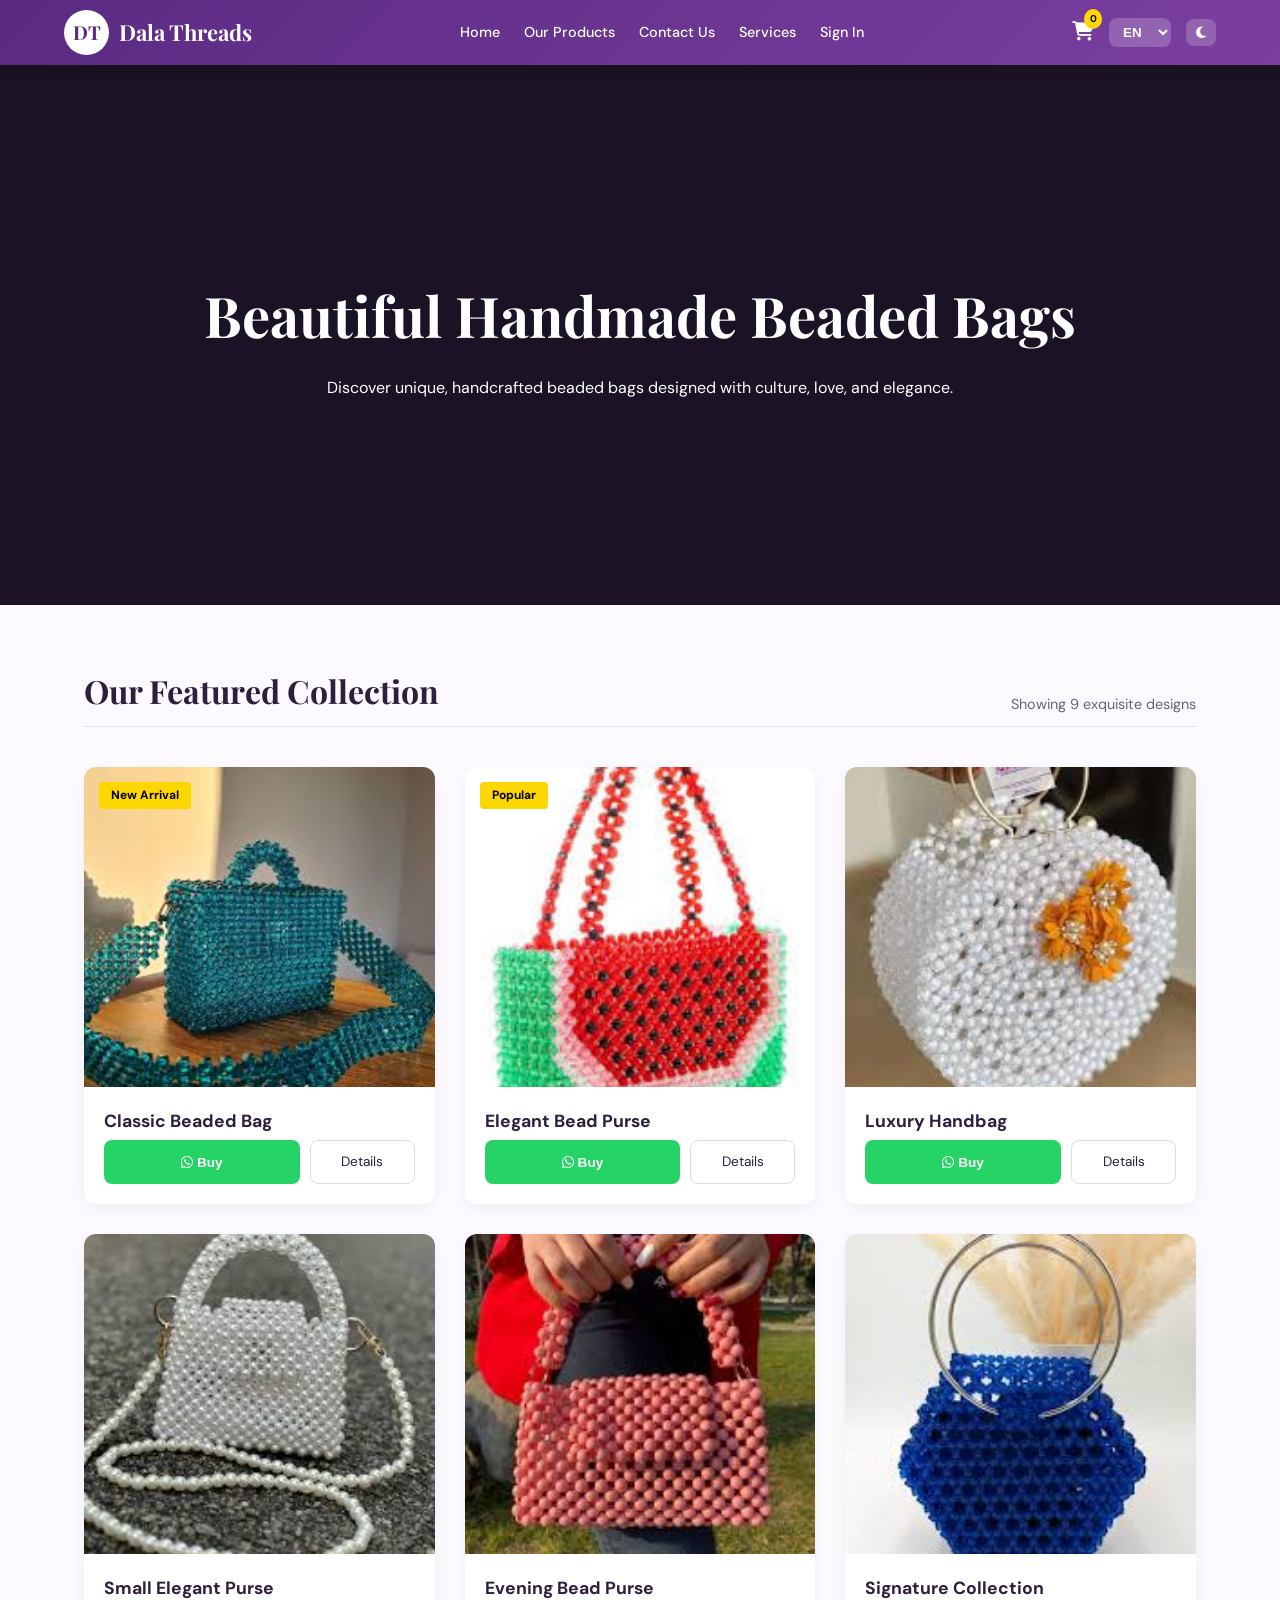
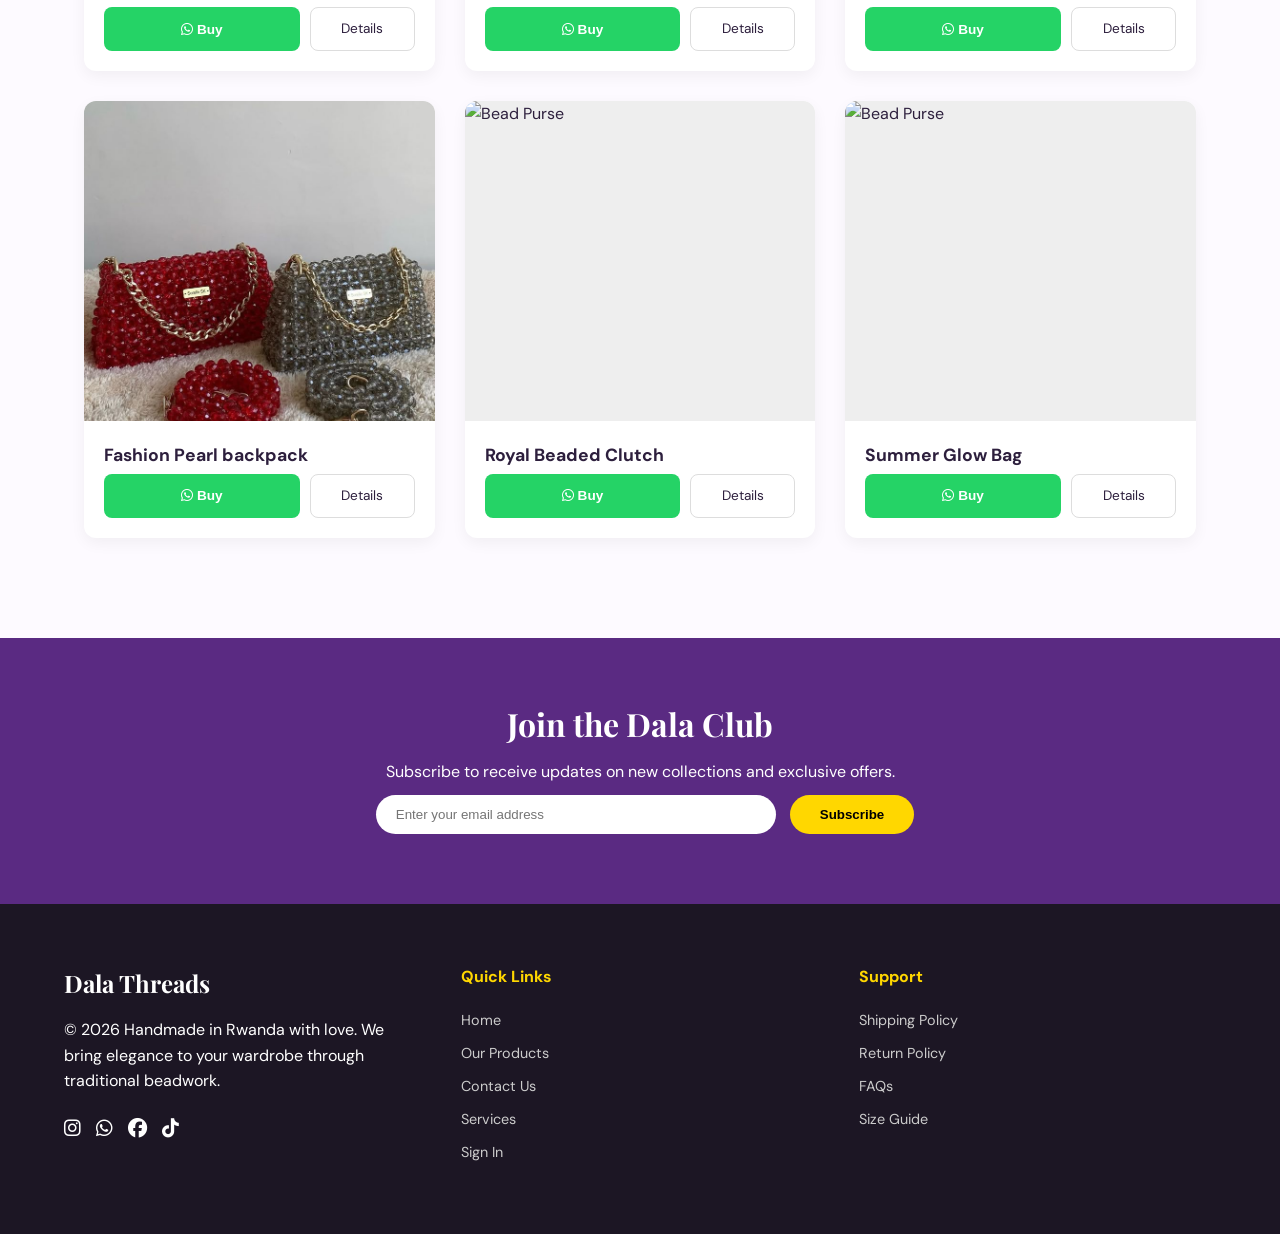
==== website/index.html @ 0850938d "beaded bags web" ====
<!DOCTYPE html>
<html lang="en">
<head>
    <meta charset="UTF-8">
    <title>Dala Threads | Handcrafted Elegance</title>
    <meta name="viewport" content="width=device-width, initial-scale=1.0">
    
    <link rel="preconnect" href="https://fonts.googleapis.com">
    <link href="https://fonts.googleapis.com/css2?family=Playfair+Display:wght@500;700&family=DM+Sans:wght@400;500;700&display=swap" rel="stylesheet">
    <link rel="stylesheet" href="https://cdnjs.cloudflare.com/ajax/libs/font-awesome/6.5.0/css/all.min.css">

    <style>
        :root {
            --primary: #5a2a82;
            --secondary: #7b3fa0;
            --light-bg: #fdfaff;
            --dark-bg: #1c1624;
            --card-bg: #ffffff;
            --text: #2d1f3d;
            --accent: #ffd700; /* Gold for badges */
        }

        * { margin:0; padding:0; box-sizing:border-box; }
        
        body { 
            font-family:'DM Sans', sans-serif; 
            background:var(--light-bg); 
            color:var(--text); 
            line-height:1.6; 
            transition: 0.3s; 
            overflow-x: hidden;
        }
        
        body.dark { --light-bg: var(--dark-bg); --text: #f5f5f5; --card-bg: #2a2235; }
        body.dark .hero-overlay { background: rgba(0, 0, 0, 0.6); }
        /* Fix for select dropdown visibility in dark mode */
        body.dark select option { background: var(--dark-bg); color: #fff; }

        /* Header Updates */
        header {
            background: linear-gradient(135deg, var(--primary), var(--secondary));
            color: #fff; padding: 10px 5%;
            display: flex; justify-content: space-between; align-items: center;
            position: sticky; top: 0; z-index: 1000; box-shadow: 0 4px 10px rgba(0,0,0,0.1);
        }

        .logo-container { display: flex; align-items: center; gap: 10px; text-decoration: none; color: white; }
        .logo-circle { 
            width: 45px; height: 45px; background: white; border-radius: 50%; 
            display: flex; align-items: center; justify-content: center;
            color: var(--primary); font-weight: bold; font-family: 'Playfair Display';
            font-size: 1.2rem;
        }

        header h1 { font-family: 'Playfair Display', serif; font-size: 22px; }
        
        nav { display: flex; align-items: center; }
        nav a { color: #fff; margin: 0 12px; text-decoration: none; font-weight: 500; font-size: 0.9rem; transition: 0.3s; }
        nav a:hover { color: var(--accent); }

        .top-icons { display: flex; gap: 15px; align-items: center; }
        .top-icons select, .top-icons button { 
            padding: 6px 10px; border: none; border-radius: 8px; cursor: pointer; 
            background: rgba(255,255,255,0.2); color: white; font-weight: bold;
        }
        
        /* CART ICON (Updated to Cart instead of Bag) */
        .cart-icon { position: relative; font-size: 1.2rem; cursor: pointer; transition: 0.3s; }
        .cart-icon:hover { color: var(--accent); }
        .cart-count { 
            position: absolute; top: -8px; right: -8px; background: var(--accent); 
            color: #000; font-size: 10px; padding: 2px 5px; border-radius: 50%; font-weight: bold;
            min-width: 18px; text-align: center;
        }

        /* NEW: CART DROPDOWN STYLES */
        #cart-dropdown {
            display: none;
            position: fixed;
            top: 70px;
            right: 5%;
            width: 300px;
            background: var(--card-bg);
            box-shadow: 0 10px 25px rgba(0,0,0,0.2);
            border-radius: 12px;
            padding: 20px;
            z-index: 2000;
            color: var(--text);
            border: 1px solid rgba(0,0,0,0.1);
        }
        #cart-dropdown.active { display: block; }
        .cart-item { display: flex; justify-content: space-between; margin-bottom: 10px; border-bottom: 1px solid #eee; padding-bottom: 5px; font-size: 0.9rem; }
        .cart-total { font-weight: bold; font-size: 1.1rem; margin-top: 15px; text-align: right; border-top: 2px solid var(--primary); padding-top: 10px; }
        .btn-whatsapp-order {
            display: block; background: #25d366; color: white; text-align: center;
            padding: 10px; border-radius: 8px; text-decoration: none;
            margin-top: 15px; font-weight: bold; font-size: 0.9rem;
        }

        /* Hero Section */
        .hero {
            position: relative; height: 60vh;
            display: flex; align-items: center; justify-content: center;
            overflow: hidden; color: white; text-align: center;
            background: #2d1f3d url('hero-fallback.jpg') center/cover;
        }
        .hero-overlay {
            position: absolute; top: 0; left: 0;
            width: 100%; height: 100%; background: rgba(0, 0, 0, 0.4); z-index: 1;
        }
        .hero-content { position: relative; z-index: 2; padding: 0 20px; }
        .hero-content h2 { font-family: 'Playfair Display', serif; font-size: clamp(32px, 5vw, 56px); margin-bottom: 15px; }

        /* Product Grid & E-commerce Cards */
        .products { padding: 60px 5%; max-width: 1240px; margin: auto; }
        .section-header { display: flex; justify-content: space-between; align-items: flex-end; margin-bottom: 40px; border-bottom: 1px solid rgba(0,0,0,0.1); padding-bottom: 10px;}
        .section-header h3 { font-family: 'Playfair Display', serif; font-size: 32px; }

        .grid { display: grid; grid-template-columns: repeat(auto-fit, minmax(280px, 1fr)); gap: 30px; }
        
        .card { 
            background: var(--card-bg); border-radius: 12px; overflow: hidden; 
            box-shadow: 0 5px 15px rgba(0,0,0,0.05); transition: 0.4s ease;
            position: relative; display: flex; flex-direction: column;
        }
        .card:hover { transform: translateY(-5px); box-shadow: 0 12px 25px rgba(0,0,0,0.1); }
        
        .badge { 
            position: absolute; top: 15px; left: 15px; background: var(--accent); 
            color: #000; padding: 4px 12px; border-radius: 4px; font-size: 0.75rem; font-weight: bold; z-index: 2;
        }

        .img-container { position: relative; overflow: hidden; height: 320px; background: #eee; }
        .card img { width: 100%; height: 100%; object-fit: cover; transition: 0.5s; }
        .card:hover img { scale: 1.05; }
        
        .card-content { padding: 20px; text-align: left; flex-grow: 1; }
        .card-content h4 { margin-bottom: 5px; font-size: 1.1rem; }
        .price { color: var(--primary); font-weight: 700; font-size: 1.2rem; display: block; margin-bottom: 15px; }

        .button-group { display: flex; gap: 10px; margin-top: auto; }
        .btn-buy {
            background: #25d366; color: white; padding: 10px 15px; flex: 2;
            text-decoration: none; border-radius: 8px; font-size: 0.85rem;
            display: inline-block; text-align: center; font-weight: bold; transition: 0.3s;
            cursor: pointer; border: none;
        }
        .btn-buy:hover { background: #1eb956; }
        .btn-details {
            border: 1px solid #ddd; color: var(--text); padding: 10px; flex: 1;
            text-decoration: none; border-radius: 8px; font-size: 0.85rem; text-align: center; transition: 0.3s;
        }
        .btn-details:hover { background: #eee; }

        /* Newsletter Section */
        .newsletter { background: var(--primary); color: white; padding: 60px 5%; text-align: center; margin-top: 40px; }
        .newsletter h3 { font-family: 'Playfair Display', serif; font-size: 2rem; margin-bottom: 10px; }
        .newsletter input { padding: 12px 20px; border-radius: 50px; border: none; width: 100%; max-width: 400px; margin: 10px; color: #333; }
        .newsletter button { padding: 12px 30px; border-radius: 50px; border: none; background: var(--accent); color: #000; font-weight: bold; cursor: pointer; }

        /* Footer Updates */
        footer { background: #1c1624; color: #fff; padding: 60px 5%; text-align: left; }
        .footer-grid { display: grid; grid-template-columns: repeat(auto-fit, minmax(200px, 1fr)); gap: 40px; }
        .footer-logo h2 { font-family: 'Playfair Display', serif; margin-bottom: 15px; }
        .footer-links h4 { margin-bottom: 20px; color: var(--accent); }
        footer a { color: #ccc; text-decoration: none; display: block; margin-bottom: 10px; transition: 0.3s; font-size: 0.9rem;}
        footer a:hover { color: white; padding-left: 5px; }
        .social-icons { display: flex; gap: 15px; margin-top: 20px; }
        .social-icons a { font-size: 1.2rem; color: #fff; margin: 0; }

        @media(max-width: 768px) {
            header { flex-direction: column; gap: 15px; text-align: center; }
            .hero { height: 50vh; }
            .section-header { flex-direction: column; align-items: center; gap: 10px; }
        }
    </style>
</head>
<body>

<header>
    <a href="index.html" class="logo-container">
        <div class="logo-circle">DT</div>
        <h1>Dala Threads</h1>
    </a>
    <nav>
        <a href="index.html" id="navHome">Home</a>
        <a href="product.html" id="navOurProducts">Our Products</a>
        <a href="contact.html" id="navContact">Contact Us</a>
        <a href="ourservices.html" id="navServices">Services</a>
        <a href="login.html" id="navLogin">Sign In</a>
    </nav>
    <div class="top-icons">
        <div class="cart-icon" onclick="toggleCart()">
            <i class="fa-solid fa-cart-shopping"></i>
            <span class="cart-count">0</span>
        </div>
        <select id="language">
            <option value="en">EN</option>
            <option value="rw">RW</option>
        </select>
        <button onclick="toggleTheme()" aria-label="Toggle Dark Mode"><i class="fa-solid fa-moon"></i></button>
    </div>
</header>

<div id="cart-dropdown">
    <h4 style="margin-bottom:10px; border-bottom:1px solid #eee; padding-bottom:5px;">Your Cart</h4>
    <div id="cart-items-list">
        <p style="font-size:0.8rem; color:#888;">Cart is empty</p>
    </div>
    <div class="cart-total">Total: <span id="cart-total-value">0</span> RWF</div>
    <a href="#" id="whatsapp-order-btn" class="btn-whatsapp-order">Order via WhatsApp</a>
</div>

<section class="hero">
    <div class="hero-overlay"></div>
    <div class="hero-content">
        <h2 id="heroTitle">Beautiful Handmade Beaded Bags</h2>
        <p id="heroText">Discover unique, handcrafted beaded bags designed with culture, love, and elegance.</p>
    </div>
</section>

<section class="products">
    <div class="section-header">
        <h3 id="collTitle">Our Featured Collection</h3>
        <p style="font-size: 0.9rem; opacity: 0.7;">Showing 9 exquisite designs</p>
    </div>
    
    <div class="grid">
        <div class="card">
            <div class="badge">New Arrival</div>
            <div class="img-container"><img src="bag1.jpg" alt="Classic Beaded Bag"></div>
            <div class="card-content">
                <h4>Classic Beaded Bag</h4>
                <div class="button-group">
                    <button onclick="addToCart('Classic Beaded Bag', 25000)" class="btn-buy">
                        <i class="fa-brands fa-whatsapp"></i> Buy
                    </button>
                    <a href="#" class="btn-details">Details</a>
                </div>
            </div>
        </div>
        
        <div class="card">
            <div class="badge">Popular</div>
            <div class="img-container"><img src="bag2.jpg" alt="Elegant Bead Purse"></div>
            <div class="card-content">
                <h4>Elegant Bead Purse</h4>
                <div class="button-group">
                    <button onclick="addToCart('Elegant Bead Purse', 30000)" class="btn-buy">
                        <i class="fa-brands fa-whatsapp"></i> Buy
                    </button>
                    <a href="#" class="btn-details">Details</a>
                </div>
            </div>
        </div>

        <div class="card">
            <div class="img-container"><img src="bag3.jpg" alt="Luxury Handbag"></div>
            <div class="card-content">
                <h4>Luxury Handbag</h4>
                <div class="button-group">
                    <button onclick="addToCart('Luxury Handbag', 45000)" class="btn-buy">
                        <i class="fa-brands fa-whatsapp"></i> Buy
                    </button>
                    <a href="#" class="btn-details">Details</a>
                </div>
            </div>
        </div>

        <div class="card">
            <div class="img-container"><img src="bag4.jpg" alt="Small Purse"></div>
            <div class="card-content">
                <h4>Small Elegant Purse</h4>
                <div class="button-group">
                    <button onclick="addToCart('Small Elegant Purse', 20000)" class="btn-buy">
                        <i class="fa-brands fa-whatsapp"></i> Buy
                    </button>
                    <a href="#" class="btn-details">Details</a>
                </div>
            </div>
        </div>

        <div class="card">
            <div class="img-container"><img src="bag5.jpg" alt="Bead Purse"></div>
            <div class="card-content">
                <h4>Evening Bead Purse</h4>
                <div class="button-group">
                    <button onclick="addToCart('Evening Bead Purse', 35000)" class="btn-buy">
                        <i class="fa-brands fa-whatsapp"></i> Buy
                    </button>
                    <a href="#" class="btn-details">Details</a>
                </div>
            </div>
        </div>

        <div class="card">
            <div class="img-container"><img src="bag6.jpg" alt="Bead Purse"></div>
            <div class="card-content">
                <h4>Signature Collection</h4>
                <div class="button-group">
                    <button onclick="addToCart('Signature Collection', 50000)" class="btn-buy">
                        <i class="fa-brands fa-whatsapp"></i> Buy
                    </button>
                    <a href="#" class="btn-details">Details</a>
                </div>
            </div>
        </div>

        <div class="card">
            <div class="img-container"><img src="bagss.jpg" alt="Bead Purse"></div>
            <div class="card-content">
                <h4>Fashion Pearl backpack</h4>
                <div class="button-group">
                    <button onclick="addToCart('Fashion Pearl backpack', 55000)" class="btn-buy">
                        <i class="fa-brands fa-whatsapp"></i> Buy
                    </button>
                    <a href="#" class="btn-details">Details</a>
                </div>
            </div>
        </div>

        <div class="card">
            <div class="img-container"><img src="bagss15 (5).jpg" alt="Bead Purse"></div>
            <div class="card-content">
                <h4>Royal Beaded Clutch</h4>
                <div class="button-group">
                    <button onclick="addToCart('Royal Beaded Clutch', 40000)" class="btn-buy">
                        <i class="fa-brands fa-whatsapp"></i> Buy
                    </button>
                    <a href="#" class="btn-details">Details</a>
                </div>
            </div>
        </div>

        <div class="card">
            <div class="img-container"><img src="bagss1.jpg" alt="Bead Purse"></div>
            <div class="card-content">
                <h4>Summer Glow Bag</h4>
                <div class="button-group">
                    <button onclick="addToCart('Summer Glow Bag', 22000)" class="btn-buy">
                        <i class="fa-brands fa-whatsapp"></i> Buy
                    </button>
                    <a href="#" class="btn-details">Details</a>
                </div>
            </div>
        </div>
    </div>
</section>

<section class="newsletter">
    <h3>Join the Dala Club</h3>
    <p>Subscribe to receive updates on new collections and exclusive offers.</p>
    <form onsubmit="event.preventDefault(); alert('Thank you for subscribing!');">
        <input type="email" placeholder="Enter your email address" required>
        <button type="submit">Subscribe</button>
    </form>
</section>

<footer>
    <div class="footer-grid">
        <div class="footer-logo">
            <h2>Dala Threads</h2>
            <p>© 2026 Handmade in Rwanda with love. We bring elegance to your wardrobe through traditional beadwork.</p>
            <div class="social-icons">
                <a href="#"><i class="fa-brands fa-instagram"></i></a>
                <a href="https://wa.me/250795013119"><i class="fa-brands fa-whatsapp"></i></a>
                <a href="#"><i class="fa-brands fa-facebook"></i></a>
                <a href="#"><i class="fa-brands fa-tiktok"></i></a>
            </div>
        </div>
        <div class="footer-links">
            <h4>Quick Links</h4>
            <a href="index.html">Home</a>
            <a href="product.html">Our Products</a>
            <a href="contact.html">Contact Us</a>
            <a href="ourservices.html">Services</a>
            <a href="login.html">Sign In</a>
        </div>
        <div class="footer-links">
            <h4>Support</h4>
            <a href="#">Shipping Policy</a>
            <a href="#">Return Policy</a>
            <a href="#">FAQs</a>
            <a href="#">Size Guide</a>
        </div>
    </div>
</footer>

<script>
    // --- BASIC THEME & LANGUAGE ---
    function toggleTheme(){
        document.body.classList.toggle("dark");
        localStorage.setItem("theme", document.body.classList.contains("dark") ? "dark" : "light");
        const icon = document.querySelector(".top-icons button i");
        icon.className = document.body.classList.contains("dark") ? "fa-solid fa-sun" : "fa-solid fa-moon";
    }

    const translations = {
        en: { navHome: "Home", navProd: "Our Products", navCont: "Contact Us", navServ: "Services", navLog: "Sign In", title: "Beautiful Handmade Beaded Bags", text: "Discover unique, handcrafted beaded bags designed with culture, love, and elegance.", coll: "Our Featured Collection" },
        rw: { navHome: "Ahabanza", navProd: "Ibicuruzwa Byacu", navCont: "Twandikire", navServ: "Serivisi", navLog: "Injira", title: "Imifuka y’amasaro ikozwe n’intoki", text: "Menya imifuka y’amasaro yihariye ikozwe mu muco, urukundo n’ubwiza.", coll: "Ibihangano Byacu" }
    };

    const languageSelect = document.getElementById("language");
    languageSelect.addEventListener("change", () => {
        const l = languageSelect.value;
        localStorage.setItem("language", l);
        applyLanguage(l);
    });

    function applyLanguage(l) {
        const t = translations[l];
        document.getElementById("navHome").innerText = t.navHome;
        document.getElementById("navOurProducts").innerText = t.navProd;
        document.getElementById("navContact").innerText = t.navCont;
        document.getElementById("navServices").innerText = t.navServ;
        document.getElementById("navLogin").innerText = t.navLog;
        document.getElementById("heroTitle").innerText = t.title;
        document.getElementById("heroText").innerText = t.text;
        document.getElementById("collTitle").innerText = t.coll;
    }

    // --- CART SYSTEM LOGIC ---
    let cart = JSON.parse(localStorage.getItem('dalaCart')) || [];

    function toggleCart() {
        document.getElementById('cart-dropdown').classList.toggle('active');
    }

    function addToCart(name, price) {
        cart.push({ name, price });
        localStorage.setItem('dalaCart', JSON.stringify(cart));
        updateCartUI();
        // Optional: Open dropdown automatically when item is added
        document.getElementById('cart-dropdown').classList.add('active');
    }

    function updateCartUI() {
        const list = document.getElementById('cart-items-list');
        const count = document.querySelector('.cart-count');
        const totalSpan = document.getElementById('cart-total-value');
        const whatsappBtn = document.getElementById('whatsapp-order-btn');

        count.innerText = cart.length;
        
        if(cart.length === 0) {
            list.innerHTML = '<p style="font-size:0.8rem; color:#888;">Cart is empty</p>';
            totalSpan.innerText = "0";
        } else {
            list.innerHTML = "";
            let total = 0;
            let itemsText = "";

            cart.forEach((item, index) => {
                total += item.price;
                itemsText += `- ${item.name} (${item.price} RWF)\n`;
                list.innerHTML += `
                    <div class="cart-item">
                        <span>${item.name}</span>
                        <span><b>${item.price.toLocaleString()}</b></span>
                    </div>`;
            });

            totalSpan.innerText = total.toLocaleString();
            
            // Generate WhatsApp Link
            const message = encodeURIComponent(`Hello Dala Threads! I'd like to order:\n${itemsText}\nTotal: ${total.toLocaleString()} RWF`);
            whatsappBtn.href = `https://wa.me/250795013119?text=${message}`;
        }
    }

    window.onload = () => {
        updateCartUI();
        if(localStorage.getItem("theme") === "dark") {
            document.body.classList.add("dark");
            const btn = document.querySelector(".top-icons button i");
            if(btn) btn.className = "fa-solid fa-sun";
        }
        const savedLang = localStorage.getItem("language") || "en";
        languageSelect.value = savedLang;
        applyLanguage(savedLang);
    };
</script>
</body>
</html>
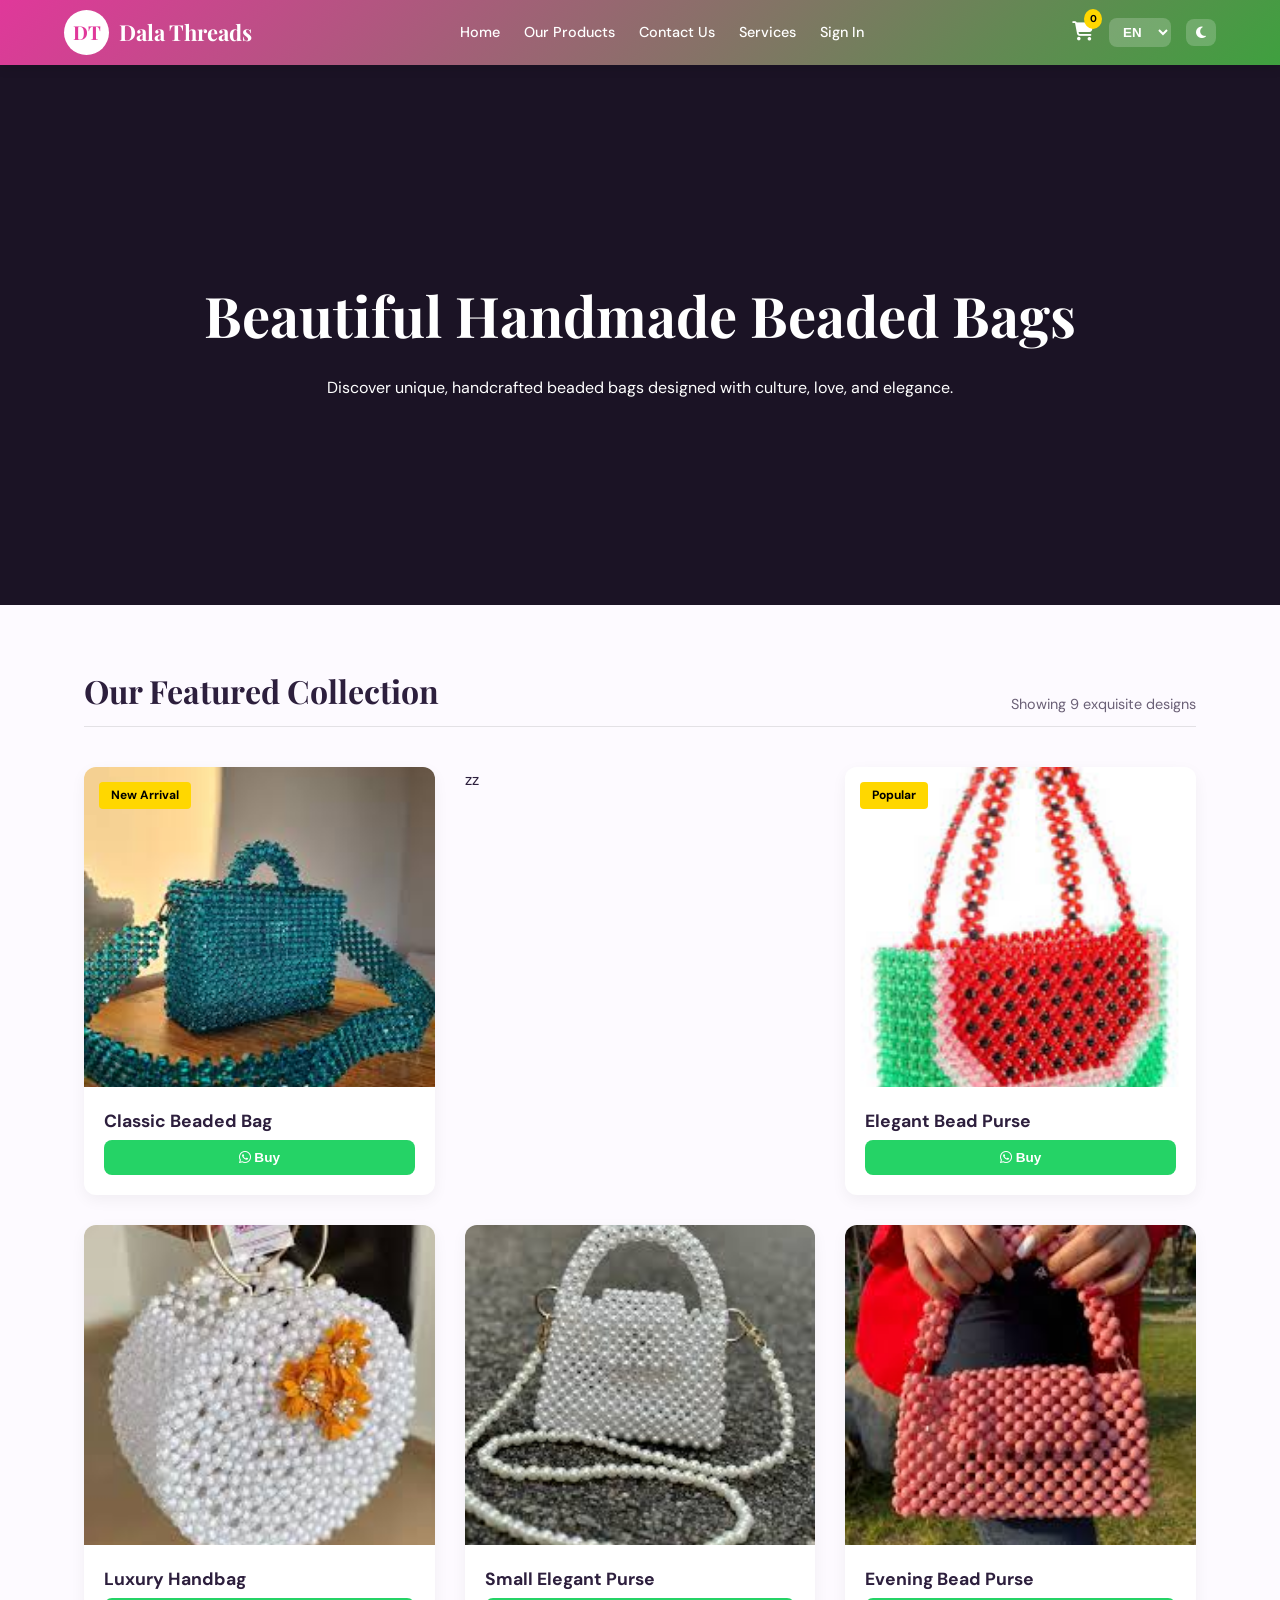
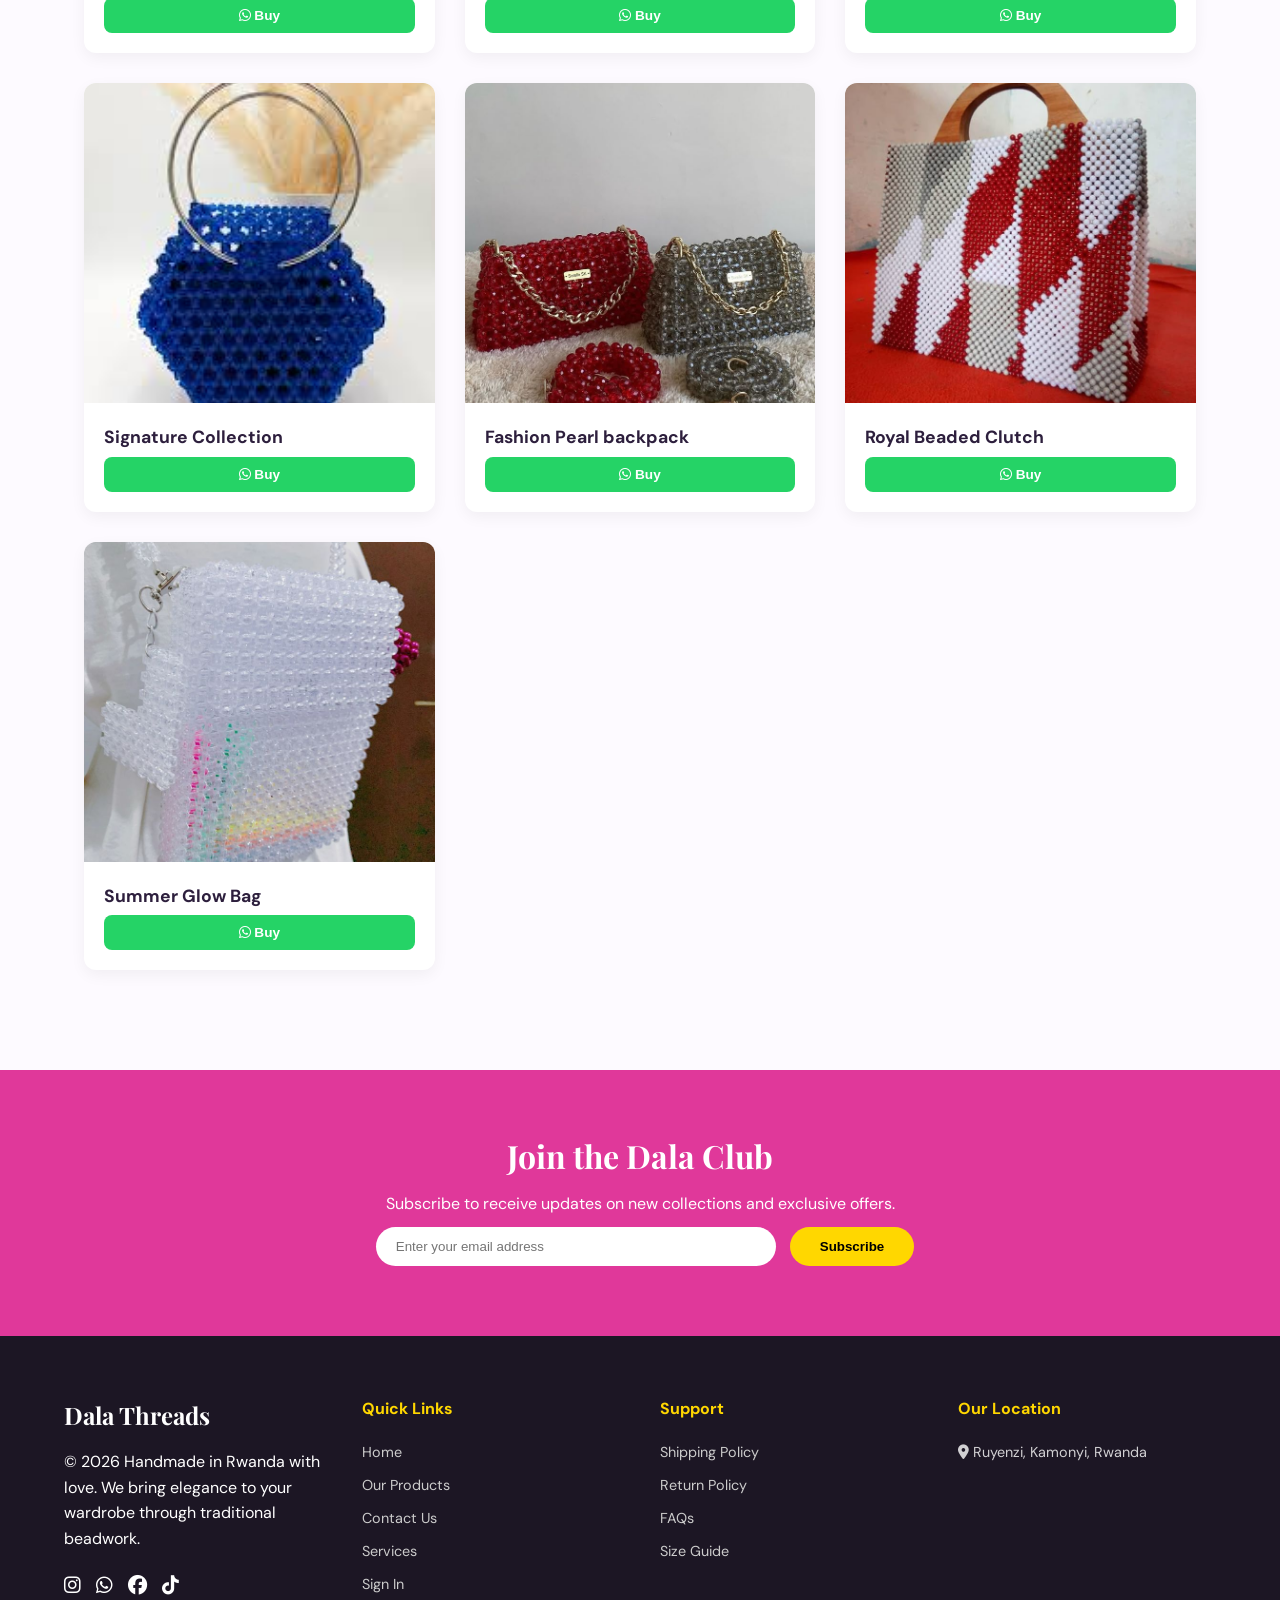
==== commit cb4abfe6: "product change" ====
--- a/website/index.html
+++ b/website/index.html
@@ -8,176 +8,12 @@
     <link rel="preconnect" href="https://fonts.googleapis.com">
     <link href="https://fonts.googleapis.com/css2?family=Playfair+Display:wght@500;700&family=DM+Sans:wght@400;500;700&display=swap" rel="stylesheet">
     <link rel="stylesheet" href="https://cdnjs.cloudflare.com/ajax/libs/font-awesome/6.5.0/css/all.min.css">
-
-    <style>
-        :root {
-            --primary: #5a2a82;
-            --secondary: #7b3fa0;
-            --light-bg: #fdfaff;
-            --dark-bg: #1c1624;
-            --card-bg: #ffffff;
-            --text: #2d1f3d;
-            --accent: #ffd700; /* Gold for badges */
-        }
-
-        * { margin:0; padding:0; box-sizing:border-box; }
-        
-        body { 
-            font-family:'DM Sans', sans-serif; 
-            background:var(--light-bg); 
-            color:var(--text); 
-            line-height:1.6; 
-            transition: 0.3s; 
-            overflow-x: hidden;
-        }
-        
-        body.dark { --light-bg: var(--dark-bg); --text: #f5f5f5; --card-bg: #2a2235; }
-        body.dark .hero-overlay { background: rgba(0, 0, 0, 0.6); }
-        /* Fix for select dropdown visibility in dark mode */
-        body.dark select option { background: var(--dark-bg); color: #fff; }
-
-        /* Header Updates */
-        header {
-            background: linear-gradient(135deg, var(--primary), var(--secondary));
-            color: #fff; padding: 10px 5%;
-            display: flex; justify-content: space-between; align-items: center;
-            position: sticky; top: 0; z-index: 1000; box-shadow: 0 4px 10px rgba(0,0,0,0.1);
-        }
-
-        .logo-container { display: flex; align-items: center; gap: 10px; text-decoration: none; color: white; }
-        .logo-circle { 
-            width: 45px; height: 45px; background: white; border-radius: 50%; 
-            display: flex; align-items: center; justify-content: center;
-            color: var(--primary); font-weight: bold; font-family: 'Playfair Display';
-            font-size: 1.2rem;
-        }
-
-        header h1 { font-family: 'Playfair Display', serif; font-size: 22px; }
-        
-        nav { display: flex; align-items: center; }
-        nav a { color: #fff; margin: 0 12px; text-decoration: none; font-weight: 500; font-size: 0.9rem; transition: 0.3s; }
-        nav a:hover { color: var(--accent); }
-
-        .top-icons { display: flex; gap: 15px; align-items: center; }
-        .top-icons select, .top-icons button { 
-            padding: 6px 10px; border: none; border-radius: 8px; cursor: pointer; 
-            background: rgba(255,255,255,0.2); color: white; font-weight: bold;
-        }
-        
-        /* CART ICON (Updated to Cart instead of Bag) */
-        .cart-icon { position: relative; font-size: 1.2rem; cursor: pointer; transition: 0.3s; }
-        .cart-icon:hover { color: var(--accent); }
-        .cart-count { 
-            position: absolute; top: -8px; right: -8px; background: var(--accent); 
-            color: #000; font-size: 10px; padding: 2px 5px; border-radius: 50%; font-weight: bold;
-            min-width: 18px; text-align: center;
-        }
-
-        /* NEW: CART DROPDOWN STYLES */
-        #cart-dropdown {
-            display: none;
-            position: fixed;
-            top: 70px;
-            right: 5%;
-            width: 300px;
-            background: var(--card-bg);
-            box-shadow: 0 10px 25px rgba(0,0,0,0.2);
-            border-radius: 12px;
-            padding: 20px;
-            z-index: 2000;
-            color: var(--text);
-            border: 1px solid rgba(0,0,0,0.1);
-        }
-        #cart-dropdown.active { display: block; }
-        .cart-item { display: flex; justify-content: space-between; margin-bottom: 10px; border-bottom: 1px solid #eee; padding-bottom: 5px; font-size: 0.9rem; }
-        .cart-total { font-weight: bold; font-size: 1.1rem; margin-top: 15px; text-align: right; border-top: 2px solid var(--primary); padding-top: 10px; }
-        .btn-whatsapp-order {
-            display: block; background: #25d366; color: white; text-align: center;
-            padding: 10px; border-radius: 8px; text-decoration: none;
-            margin-top: 15px; font-weight: bold; font-size: 0.9rem;
-        }
-
-        /* Hero Section */
-        .hero {
-            position: relative; height: 60vh;
-            display: flex; align-items: center; justify-content: center;
-            overflow: hidden; color: white; text-align: center;
-            background: #2d1f3d url('hero-fallback.jpg') center/cover;
-        }
-        .hero-overlay {
-            position: absolute; top: 0; left: 0;
-            width: 100%; height: 100%; background: rgba(0, 0, 0, 0.4); z-index: 1;
-        }
-        .hero-content { position: relative; z-index: 2; padding: 0 20px; }
-        .hero-content h2 { font-family: 'Playfair Display', serif; font-size: clamp(32px, 5vw, 56px); margin-bottom: 15px; }
-
-        /* Product Grid & E-commerce Cards */
-        .products { padding: 60px 5%; max-width: 1240px; margin: auto; }
-        .section-header { display: flex; justify-content: space-between; align-items: flex-end; margin-bottom: 40px; border-bottom: 1px solid rgba(0,0,0,0.1); padding-bottom: 10px;}
-        .section-header h3 { font-family: 'Playfair Display', serif; font-size: 32px; }
-
-        .grid { display: grid; grid-template-columns: repeat(auto-fit, minmax(280px, 1fr)); gap: 30px; }
-        
-        .card { 
-            background: var(--card-bg); border-radius: 12px; overflow: hidden; 
-            box-shadow: 0 5px 15px rgba(0,0,0,0.05); transition: 0.4s ease;
-            position: relative; display: flex; flex-direction: column;
-        }
-        .card:hover { transform: translateY(-5px); box-shadow: 0 12px 25px rgba(0,0,0,0.1); }
-        
-        .badge { 
-            position: absolute; top: 15px; left: 15px; background: var(--accent); 
-            color: #000; padding: 4px 12px; border-radius: 4px; font-size: 0.75rem; font-weight: bold; z-index: 2;
-        }
-
-        .img-container { position: relative; overflow: hidden; height: 320px; background: #eee; }
-        .card img { width: 100%; height: 100%; object-fit: cover; transition: 0.5s; }
-        .card:hover img { scale: 1.05; }
-        
-        .card-content { padding: 20px; text-align: left; flex-grow: 1; }
-        .card-content h4 { margin-bottom: 5px; font-size: 1.1rem; }
-        .price { color: var(--primary); font-weight: 700; font-size: 1.2rem; display: block; margin-bottom: 15px; }
-
-        .button-group { display: flex; gap: 10px; margin-top: auto; }
-        .btn-buy {
-            background: #25d366; color: white; padding: 10px 15px; flex: 2;
-            text-decoration: none; border-radius: 8px; font-size: 0.85rem;
-            display: inline-block; text-align: center; font-weight: bold; transition: 0.3s;
-            cursor: pointer; border: none;
-        }
-        .btn-buy:hover { background: #1eb956; }
-        .btn-details {
-            border: 1px solid #ddd; color: var(--text); padding: 10px; flex: 1;
-            text-decoration: none; border-radius: 8px; font-size: 0.85rem; text-align: center; transition: 0.3s;
-        }
-        .btn-details:hover { background: #eee; }
-
-        /* Newsletter Section */
-        .newsletter { background: var(--primary); color: white; padding: 60px 5%; text-align: center; margin-top: 40px; }
-        .newsletter h3 { font-family: 'Playfair Display', serif; font-size: 2rem; margin-bottom: 10px; }
-        .newsletter input { padding: 12px 20px; border-radius: 50px; border: none; width: 100%; max-width: 400px; margin: 10px; color: #333; }
-        .newsletter button { padding: 12px 30px; border-radius: 50px; border: none; background: var(--accent); color: #000; font-weight: bold; cursor: pointer; }
-
-        /* Footer Updates */
-        footer { background: #1c1624; color: #fff; padding: 60px 5%; text-align: left; }
-        .footer-grid { display: grid; grid-template-columns: repeat(auto-fit, minmax(200px, 1fr)); gap: 40px; }
-        .footer-logo h2 { font-family: 'Playfair Display', serif; margin-bottom: 15px; }
-        .footer-links h4 { margin-bottom: 20px; color: var(--accent); }
-        footer a { color: #ccc; text-decoration: none; display: block; margin-bottom: 10px; transition: 0.3s; font-size: 0.9rem;}
-        footer a:hover { color: white; padding-left: 5px; }
-        .social-icons { display: flex; gap: 15px; margin-top: 20px; }
-        .social-icons a { font-size: 1.2rem; color: #fff; margin: 0; }
-
-        @media(max-width: 768px) {
-            header { flex-direction: column; gap: 15px; text-align: center; }
-            .hero { height: 50vh; }
-            .section-header { flex-direction: column; align-items: center; gap: 10px; }
-        }
-    </style>
+    <link rel="stylesheet" href="style.css">
 </head>
 <body>
 
 <header>
+    
     <a href="index.html" class="logo-container">
         <div class="logo-circle">DT</div>
         <h1>Dala Threads</h1>
@@ -193,6 +29,7 @@
         <div class="cart-icon" onclick="toggleCart()">
             <i class="fa-solid fa-cart-shopping"></i>
             <span class="cart-count">0</span>
+            
         </div>
         <select id="language">
             <option value="en">EN</option>
@@ -214,7 +51,7 @@
 <section class="hero">
     <div class="hero-overlay"></div>
     <div class="hero-content">
-        <h2 id="heroTitle">Beautiful Handmade Beaded Bags</h2>
+        <h2 id="heroTitle">Beautiful Handmade Beaded Bag</h2>
         <p id="heroText">Discover unique, handcrafted beaded bags designed with culture, love, and elegance.</p>
     </div>
 </section>
@@ -235,10 +72,10 @@
                     <button onclick="addToCart('Classic Beaded Bag', 25000)" class="btn-buy">
                         <i class="fa-brands fa-whatsapp"></i> Buy
                     </button>
-                    <a href="#" class="btn-details">Details</a>
-                </div>
-            </div>
-        </div>
+                    
+                </div>
+            </div>
+        </div>zz
         
         <div class="card">
             <div class="badge">Popular</div>
@@ -249,7 +86,7 @@
                     <button onclick="addToCart('Elegant Bead Purse', 30000)" class="btn-buy">
                         <i class="fa-brands fa-whatsapp"></i> Buy
                     </button>
-                    <a href="#" class="btn-details">Details</a>
+                    
                 </div>
             </div>
         </div>
@@ -262,7 +99,7 @@
                     <button onclick="addToCart('Luxury Handbag', 45000)" class="btn-buy">
                         <i class="fa-brands fa-whatsapp"></i> Buy
                     </button>
-                    <a href="#" class="btn-details">Details</a>
+                    
                 </div>
             </div>
         </div>
@@ -275,7 +112,7 @@
                     <button onclick="addToCart('Small Elegant Purse', 20000)" class="btn-buy">
                         <i class="fa-brands fa-whatsapp"></i> Buy
                     </button>
-                    <a href="#" class="btn-details">Details</a>
+                 
                 </div>
             </div>
         </div>
@@ -288,7 +125,7 @@
                     <button onclick="addToCart('Evening Bead Purse', 35000)" class="btn-buy">
                         <i class="fa-brands fa-whatsapp"></i> Buy
                     </button>
-                    <a href="#" class="btn-details">Details</a>
+                    
                 </div>
             </div>
         </div>
@@ -301,7 +138,7 @@
                     <button onclick="addToCart('Signature Collection', 50000)" class="btn-buy">
                         <i class="fa-brands fa-whatsapp"></i> Buy
                     </button>
-                    <a href="#" class="btn-details">Details</a>
+                    
                 </div>
             </div>
         </div>
@@ -314,33 +151,33 @@
                     <button onclick="addToCart('Fashion Pearl backpack', 55000)" class="btn-buy">
                         <i class="fa-brands fa-whatsapp"></i> Buy
                     </button>
-                    <a href="#" class="btn-details">Details</a>
-                </div>
-            </div>
-        </div>
-
-        <div class="card">
-            <div class="img-container"><img src="bagss15 (5).jpg" alt="Bead Purse"></div>
+                    
+                </div>
+            </div>
+        </div>
+
+        <div class="card">
+            <div class="img-container"><img src="bag19.jpg" alt="Bead Purse"></div>
             <div class="card-content">
                 <h4>Royal Beaded Clutch</h4>
                 <div class="button-group">
                     <button onclick="addToCart('Royal Beaded Clutch', 40000)" class="btn-buy">
                         <i class="fa-brands fa-whatsapp"></i> Buy
                     </button>
-                    <a href="#" class="btn-details">Details</a>
-                </div>
-            </div>
-        </div>
-
-        <div class="card">
-            <div class="img-container"><img src="bagss1.jpg" alt="Bead Purse"></div>
+                    
+                </div>
+            </div>
+        </div>
+
+        <div class="card">
+            <div class="img-container"><img src="bag17.jpg" alt="Bead Purse"></div>
             <div class="card-content">
                 <h4>Summer Glow Bag</h4>
                 <div class="button-group">
                     <button onclick="addToCart('Summer Glow Bag', 22000)" class="btn-buy">
                         <i class="fa-brands fa-whatsapp"></i> Buy
                     </button>
-                    <a href="#" class="btn-details">Details</a>
+                    
                 </div>
             </div>
         </div>
@@ -383,102 +220,24 @@
             <a href="#">FAQs</a>
             <a href="#">Size Guide</a>
         </div>
+        <div class="footer-links">
+            <h4>Our Location</h4>
+            <p style="font-size: 0.9rem; opacity: 0.8; margin-bottom: 10px;">
+                <i class="fa-solid fa-location-dot"></i> Ruyenzi, Kamonyi, Rwanda
+            </p>
+            <iframe 
+                src="https://www.google.com/maps/embed?pb=!1m18!1m12!1m3!1d15949.613386348604!2d29.938885699999997!3d-1.9936856!2m3!1f0!2f0!3f0!3m2!1i1024!2i768!4f13.1!3m3!1m2!1s0x19dca4377b5a1b31%3A0x8979857321590483!2sRuyenzi!5e0!3m2!1sen!2srw!4v1700000000000!5m2!1sen!2srw" 
+                width="100%" 
+                height="150" 
+                style="border:0; border-radius: 8px;" 
+                allowfullscreen="" 
+                loading="lazy" 
+                referrerpolicy="no-referrer-when-downgrade">
+            </iframe>
+        </div>
     </div>
 </footer>
 
-<script>
-    // --- BASIC THEME & LANGUAGE ---
-    function toggleTheme(){
-        document.body.classList.toggle("dark");
-        localStorage.setItem("theme", document.body.classList.contains("dark") ? "dark" : "light");
-        const icon = document.querySelector(".top-icons button i");
-        icon.className = document.body.classList.contains("dark") ? "fa-solid fa-sun" : "fa-solid fa-moon";
-    }
-
-    const translations = {
-        en: { navHome: "Home", navProd: "Our Products", navCont: "Contact Us", navServ: "Services", navLog: "Sign In", title: "Beautiful Handmade Beaded Bags", text: "Discover unique, handcrafted beaded bags designed with culture, love, and elegance.", coll: "Our Featured Collection" },
-        rw: { navHome: "Ahabanza", navProd: "Ibicuruzwa Byacu", navCont: "Twandikire", navServ: "Serivisi", navLog: "Injira", title: "Imifuka y’amasaro ikozwe n’intoki", text: "Menya imifuka y’amasaro yihariye ikozwe mu muco, urukundo n’ubwiza.", coll: "Ibihangano Byacu" }
-    };
-
-    const languageSelect = document.getElementById("language");
-    languageSelect.addEventListener("change", () => {
-        const l = languageSelect.value;
-        localStorage.setItem("language", l);
-        applyLanguage(l);
-    });
-
-    function applyLanguage(l) {
-        const t = translations[l];
-        document.getElementById("navHome").innerText = t.navHome;
-        document.getElementById("navOurProducts").innerText = t.navProd;
-        document.getElementById("navContact").innerText = t.navCont;
-        document.getElementById("navServices").innerText = t.navServ;
-        document.getElementById("navLogin").innerText = t.navLog;
-        document.getElementById("heroTitle").innerText = t.title;
-        document.getElementById("heroText").innerText = t.text;
-        document.getElementById("collTitle").innerText = t.coll;
-    }
-
-    // --- CART SYSTEM LOGIC ---
-    let cart = JSON.parse(localStorage.getItem('dalaCart')) || [];
-
-    function toggleCart() {
-        document.getElementById('cart-dropdown').classList.toggle('active');
-    }
-
-    function addToCart(name, price) {
-        cart.push({ name, price });
-        localStorage.setItem('dalaCart', JSON.stringify(cart));
-        updateCartUI();
-        // Optional: Open dropdown automatically when item is added
-        document.getElementById('cart-dropdown').classList.add('active');
-    }
-
-    function updateCartUI() {
-        const list = document.getElementById('cart-items-list');
-        const count = document.querySelector('.cart-count');
-        const totalSpan = document.getElementById('cart-total-value');
-        const whatsappBtn = document.getElementById('whatsapp-order-btn');
-
-        count.innerText = cart.length;
-        
-        if(cart.length === 0) {
-            list.innerHTML = '<p style="font-size:0.8rem; color:#888;">Cart is empty</p>';
-            totalSpan.innerText = "0";
-        } else {
-            list.innerHTML = "";
-            let total = 0;
-            let itemsText = "";
-
-            cart.forEach((item, index) => {
-                total += item.price;
-                itemsText += `- ${item.name} (${item.price} RWF)\n`;
-                list.innerHTML += `
-                    <div class="cart-item">
-                        <span>${item.name}</span>
-                        <span><b>${item.price.toLocaleString()}</b></span>
-                    </div>`;
-            });
-
-            totalSpan.innerText = total.toLocaleString();
-            
-            // Generate WhatsApp Link
-            const message = encodeURIComponent(`Hello Dala Threads! I'd like to order:\n${itemsText}\nTotal: ${total.toLocaleString()} RWF`);
-            whatsappBtn.href = `https://wa.me/250795013119?text=${message}`;
-        }
-    }
-
-    window.onload = () => {
-        updateCartUI();
-        if(localStorage.getItem("theme") === "dark") {
-            document.body.classList.add("dark");
-            const btn = document.querySelector(".top-icons button i");
-            if(btn) btn.className = "fa-solid fa-sun";
-        }
-        const savedLang = localStorage.getItem("language") || "en";
-        languageSelect.value = savedLang;
-        applyLanguage(savedLang);
-    };
-</script>
+<script src="script.js"></script>
 </body>
 </html>
--- a/website/style.css
+++ b/website/style.css
@@ -0,0 +1,244 @@
+:root {
+    --primary: #e0389aff;
+    --secondary: #3fa03f;
+    --light-bg: #fdfaff;
+    --dark-bg: #1c1624;
+    --card-bg: #ffffff;
+    --text: #2d1f3d;
+    --accent: #ffd700;
+}
+
+* { margin:0; padding:0; box-sizing:border-box; }
+
+body { 
+    font-family:'DM Sans', sans-serif; 
+    background:var(--light-bg); 
+    color:var(--text); 
+    line-height:1.6; 
+    transition: 0.3s; 
+    overflow-x: hidden;
+}
+
+body.dark { --light-bg: var(--dark-bg); --text: #f5f5f5; --card-bg: #2a2235; }
+body.dark .hero-overlay { background: rgba(0, 0, 0, 0.6); }
+body.dark select option { background: var(--dark-bg); color: #fff; }
+
+header {
+    background: linear-gradient(135deg, var(--primary), var(--secondary));
+    color: #fff; padding: 10px 5%;
+    display: flex; justify-content: space-between; align-items: center;
+    position: sticky; top: 0; z-index: 1000; box-shadow: 0 4px 10px rgba(0,0,0,0.1);
+}
+
+.logo-container { display: flex; align-items: center; gap: 10px; text-decoration: none; color: white; }
+.logo-circle { 
+    width: 45px; height: 45px; background: white; border-radius: 50%; 
+    display: flex; align-items: center; justify-content: center;
+    color: var(--primary); font-weight: bold; font-family: 'Playfair Display';
+    font-size: 1.2rem;
+}
+
+header h1 { font-family: 'Playfair Display', serif; font-size: 22px; }
+
+nav { display: flex; align-items: center; }
+nav a { color: #fff; margin: 0 12px; text-decoration: none; font-weight: 500; font-size: 0.9rem; transition: 0.3s; }
+nav a:hover { color: var(--accent); }
+
+.top-icons { display: flex; gap: 15px; align-items: center; }
+.top-icons select, .top-icons button { 
+    padding: 6px 10px; border: none; border-radius: 8px; cursor: pointer; 
+    background: rgba(255,255,255,0.2); color: white; font-weight: bold;
+}
+
+.cart-icon { position: relative; font-size: 1.2rem; cursor: pointer; transition: 0.3s; }
+.cart-icon:hover { color: var(--accent); }
+.cart-count { 
+    position: absolute; top: -8px; right: -8px; background: var(--accent); 
+    color: #000; font-size: 10px; padding: 2px 5px; border-radius: 50%; font-weight: bold;
+    min-width: 18px; text-align: center;
+}
+
+#cart-dropdown {
+    display: none;
+    position: fixed;
+    top: 70px;
+    right: 5%;
+    width: 300px;
+    background: var(--card-bg);
+    box-shadow: 0 10px 25px rgba(0,0,0,0.2);
+    border-radius: 12px;
+    padding: 20px;
+    z-index: 2000;
+    color: var(--text);
+    border: 1px solid rgba(0,0,0,0.1);
+}
+#cart-dropdown.active { display: block; }
+.cart-item { display: flex; justify-content: space-between; margin-bottom: 10px; border-bottom: 1px solid #eee; padding-bottom: 5px; font-size: 0.9rem; }
+.cart-total { font-weight: bold; font-size: 1.1rem; margin-top: 15px; text-align: right; border-top: 2px solid var(--primary); padding-top: 10px; }
+.btn-whatsapp-order {
+    display: block; background: #25d366; color: white; text-align: center;
+    padding: 10px; border-radius: 8px; text-decoration: none;
+    margin-top: 15px; font-weight: bold; font-size: 0.9rem;
+}
+
+.hero {
+    position: relative; height: 60vh;
+    display: flex; align-items: center; justify-content: center;
+    overflow: hidden; color: white; text-align: center;
+    background: #2d1f3d url('hero-fallback.jpg') center/cover;
+}
+.hero-overlay {
+    position: absolute; top: 0; left: 0;
+    width: 100%; height: 100%; background: rgba(0, 0, 0, 0.4); z-index: 1;
+}
+.hero-content { position: relative; z-index: 2; padding: 0 20px; }
+.hero-content h2 { font-family: 'Playfair Display', serif; font-size: clamp(32px, 5vw, 56px); margin-bottom: 15px; }
+
+.products { padding: 60px 5%; max-width: 1240px; margin: auto; }
+.section-header { display: flex; justify-content: space-between; align-items: flex-end; margin-bottom: 40px; border-bottom: 1px solid rgba(0,0,0,0.1); padding-bottom: 10px;}
+.section-header h3 { font-family: 'Playfair Display', serif; font-size: 32px; }
+
+.grid { display: grid; grid-template-columns: repeat(auto-fit, minmax(280px, 1fr)); gap: 30px; }
+
+.card { 
+    background: var(--card-bg); border-radius: 12px; overflow: hidden; 
+    box-shadow: 0 5px 15px rgba(0,0,0,0.05); transition: 0.4s ease;
+    position: relative; display: flex; flex-direction: column;
+}
+.card:hover { transform: translateY(-5px); box-shadow: 0 12px 25px rgba(0,0,0,0.1); }
+
+.badge { 
+    position: absolute; top: 15px; left: 15px; background: var(--accent); 
+    color: #000; padding: 4px 12px; border-radius: 4px; font-size: 0.75rem; font-weight: bold; z-index: 2;
+}
+
+.img-container { position: relative; overflow: hidden; height: 320px; background: #eee; }
+.card img { width: 100%; height: 100%; object-fit: cover; transition: 0.5s; }
+.card:hover img { scale: 1.05; }
+
+.card-content { padding: 20px; text-align: left; flex-grow: 1; }
+.card-content h4 { margin-bottom: 5px; font-size: 1.1rem; }
+.price { color: var(--primary); font-weight: 700; font-size: 1.2rem; display: block; margin-bottom: 15px; }
+
+.button-group { display: flex; gap: 10px; margin-top: auto; }
+.btn-buy {
+    background: #25d366; color: white; padding: 10px 15px; flex: 2;
+    text-decoration: none; border-radius: 8px; font-size: 0.85rem;
+    display: inline-block; text-align: center; font-weight: bold; transition: 0.3s;
+    cursor: pointer; border: none;
+}
+.btn-buy:hover { background: #1eb956; }
+.btn-details {
+    border: 1px solid #ddd; color: var(--text); padding: 10px; flex: 1;
+    text-decoration: none; border-radius: 8px; font-size: 0.85rem; text-align: center; transition: 0.3s;
+}
+.btn-details:hover { background: #eee; }
+
+.newsletter { background: var(--primary); color: white; padding: 60px 5%; text-align: center; margin-top: 40px; }
+.newsletter h3 { font-family: 'Playfair Display', serif; font-size: 2rem; margin-bottom: 10px; }
+.newsletter input { padding: 12px 20px; border-radius: 50px; border: none; width: 100%; max-width: 400px; margin: 10px; color: #333; }
+.newsletter button { padding: 12px 30px; border-radius: 50px; border: none; background: var(--accent); color: #000; font-weight: bold; cursor: pointer; }
+
+footer { background: #1c1624; color: #fff; padding: 60px 5%; text-align: left; }
+.footer-grid { display: grid; grid-template-columns: repeat(auto-fit, minmax(200px, 1fr)); gap: 40px; }
+.footer-logo h2 { font-family: 'Playfair Display', serif; margin-bottom: 15px; }
+.footer-links h4 { margin-bottom: 20px; color: var(--accent); }
+footer a { color: #ccc; text-decoration: none; display: block; margin-bottom: 10px; transition: 0.3s; font-size: 0.9rem;}
+footer a:hover { color: white; padding-left: 5px; }
+.social-icons { display: flex; gap: 15px; margin-top: 20px; }
+.social-icons a { font-size: 1.2rem; color: #fff; margin: 0; }
+
+@media(max-width: 768px) {
+    header { flex-direction: column; gap: 15px; text-align: center; }
+    .hero { height: 50vh; }
+    .section-header { flex-direction: column; align-items: center; gap: 10px; }
+}
+/* ==========================================================================
+   MEDIA QUERIES - RESPONSIVE DESIGN
+   ========================================================================== */
+
+/* --- 1. Tablets & Small Desktops (Under 992px) --- */
+@media screen and (max-width: 992px) {
+    header {
+        padding: 15px 3%; /* Reduced padding for more space */
+    }
+
+    nav {
+        gap: 10px; /* Tighter navigation spacing */
+    }
+
+    nav a {
+        font-size: 0.85rem;
+        margin: 0 8px;
+    }
+
+    .grid {
+        grid-template-columns: repeat(2, 1fr); /* Two columns instead of three */
+        gap: 20px;
+    }
+}
+
+/* --- 2. Small Tablets & Large Phones (Under 768px) --- */
+@media screen and (max-width: 768px) {
+    header {
+        flex-direction: column; /* Stack logo and nav vertically */
+        gap: 15px;
+        text-align: center;
+    }
+
+    nav {
+        display: flex;
+        flex-wrap: wrap; /* Wrap links if they don't fit in one line */
+        justify-content: center;
+    }
+
+    .hero {
+        height: 40vh; /* Shorter hero section for mobile */
+    }
+
+    .hero h2 {
+        font-size: 1.8rem; /* Scaled down typography */
+    }
+
+    #cart-dropdown {
+        width: 90%; /* Cart fills the screen width */
+        right: 5%;
+        left: 5%;
+    }
+
+    .footer-grid {
+        grid-template-columns: 1fr; /* Stack footer elements */
+        text-align: center;
+        gap: 30px;
+    }
+}
+
+/* --- 3. Mobile Phones (Under 480px) --- */
+@media screen and (max-width: 480px) {
+    .grid {
+        grid-template-columns: 1fr; /* Single column for bag images */
+        padding: 20px 5%;
+    }
+
+    .logo-container h1 {
+        font-size: 1.3rem; /* Compact logo text */
+    }
+
+    .top-icons {
+        width: 100%;
+        justify-content: space-around;
+        padding-top: 10px;
+    }
+
+    .card img {
+        height: 280px; /* Adjusted image height for small screens */
+    }
+
+    .btn-buy, .btn-add {
+        padding: 15px; /* Larger touch targets for fingers */
+    }
+}
+.checkout-btn.dial-pay {
+    background: #00a1e4; /* A nice blue to distinguish from WhatsApp green */
+    color: white;
+}
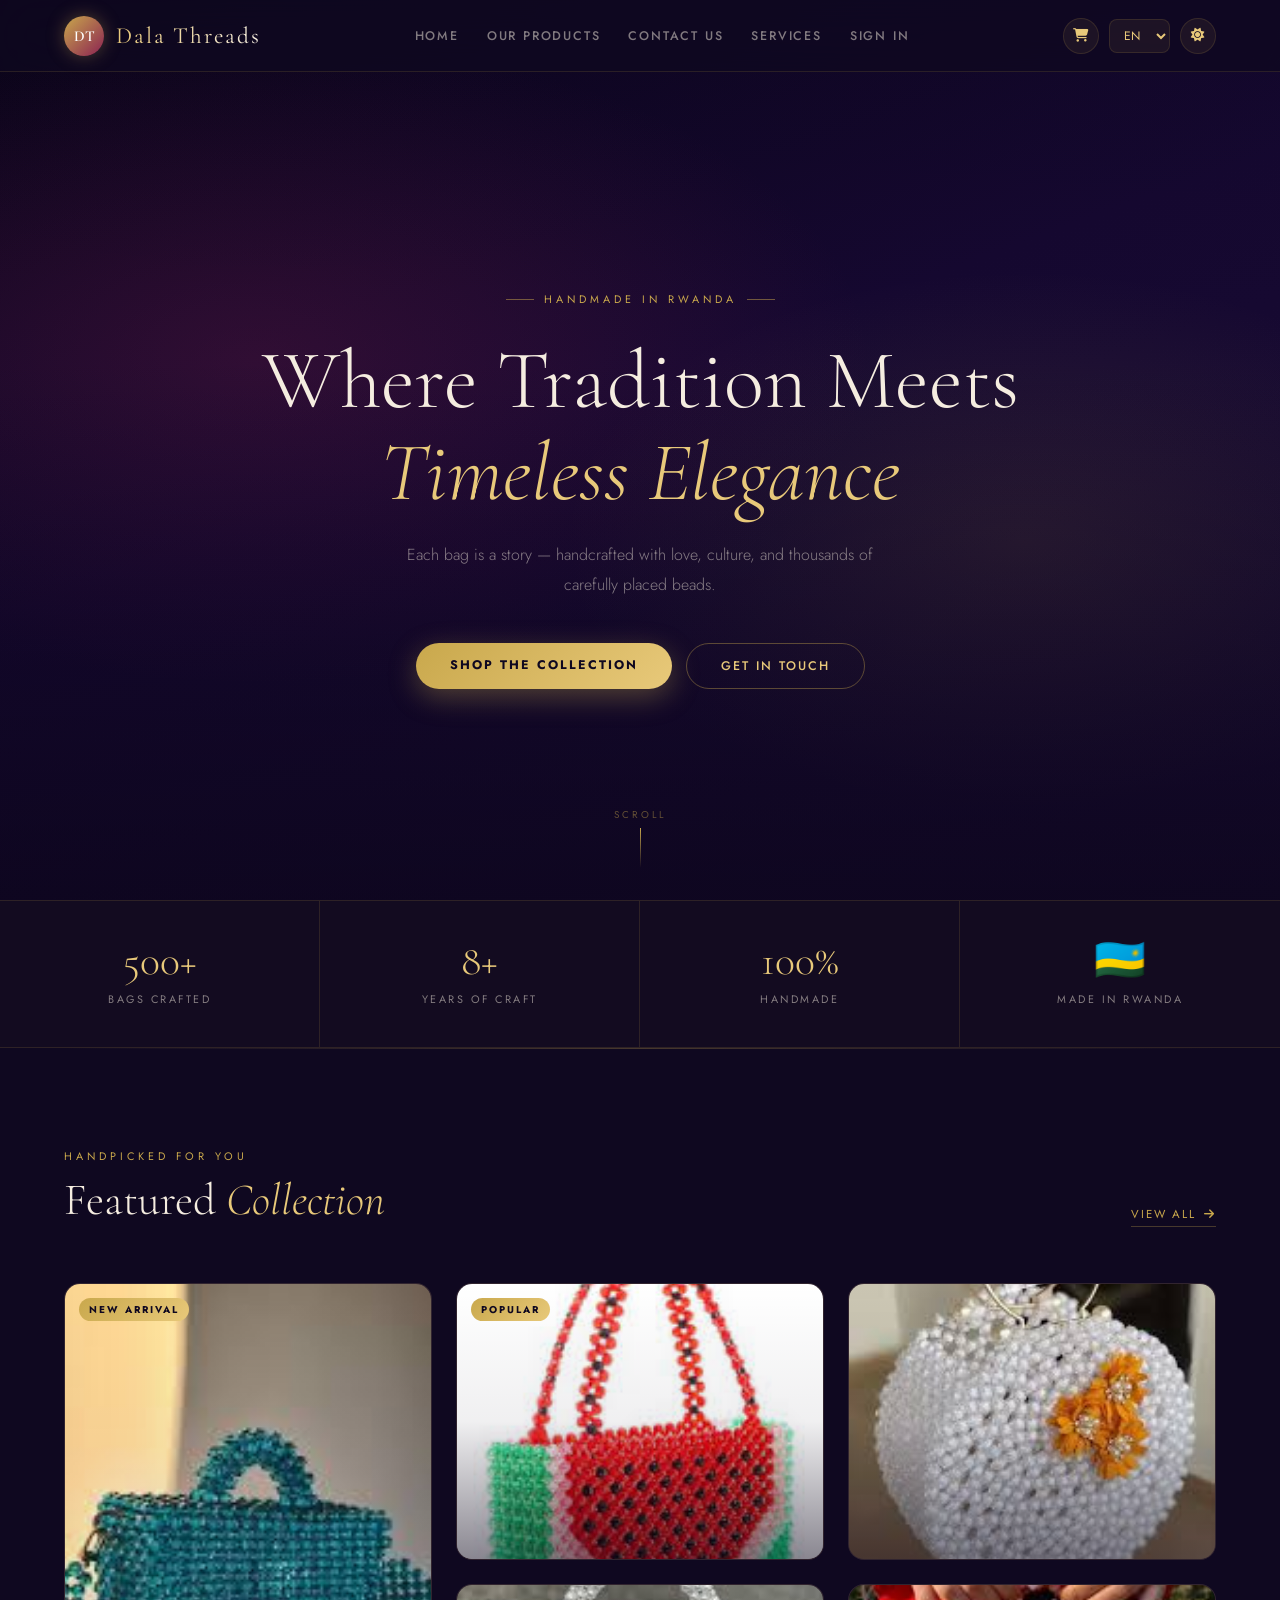
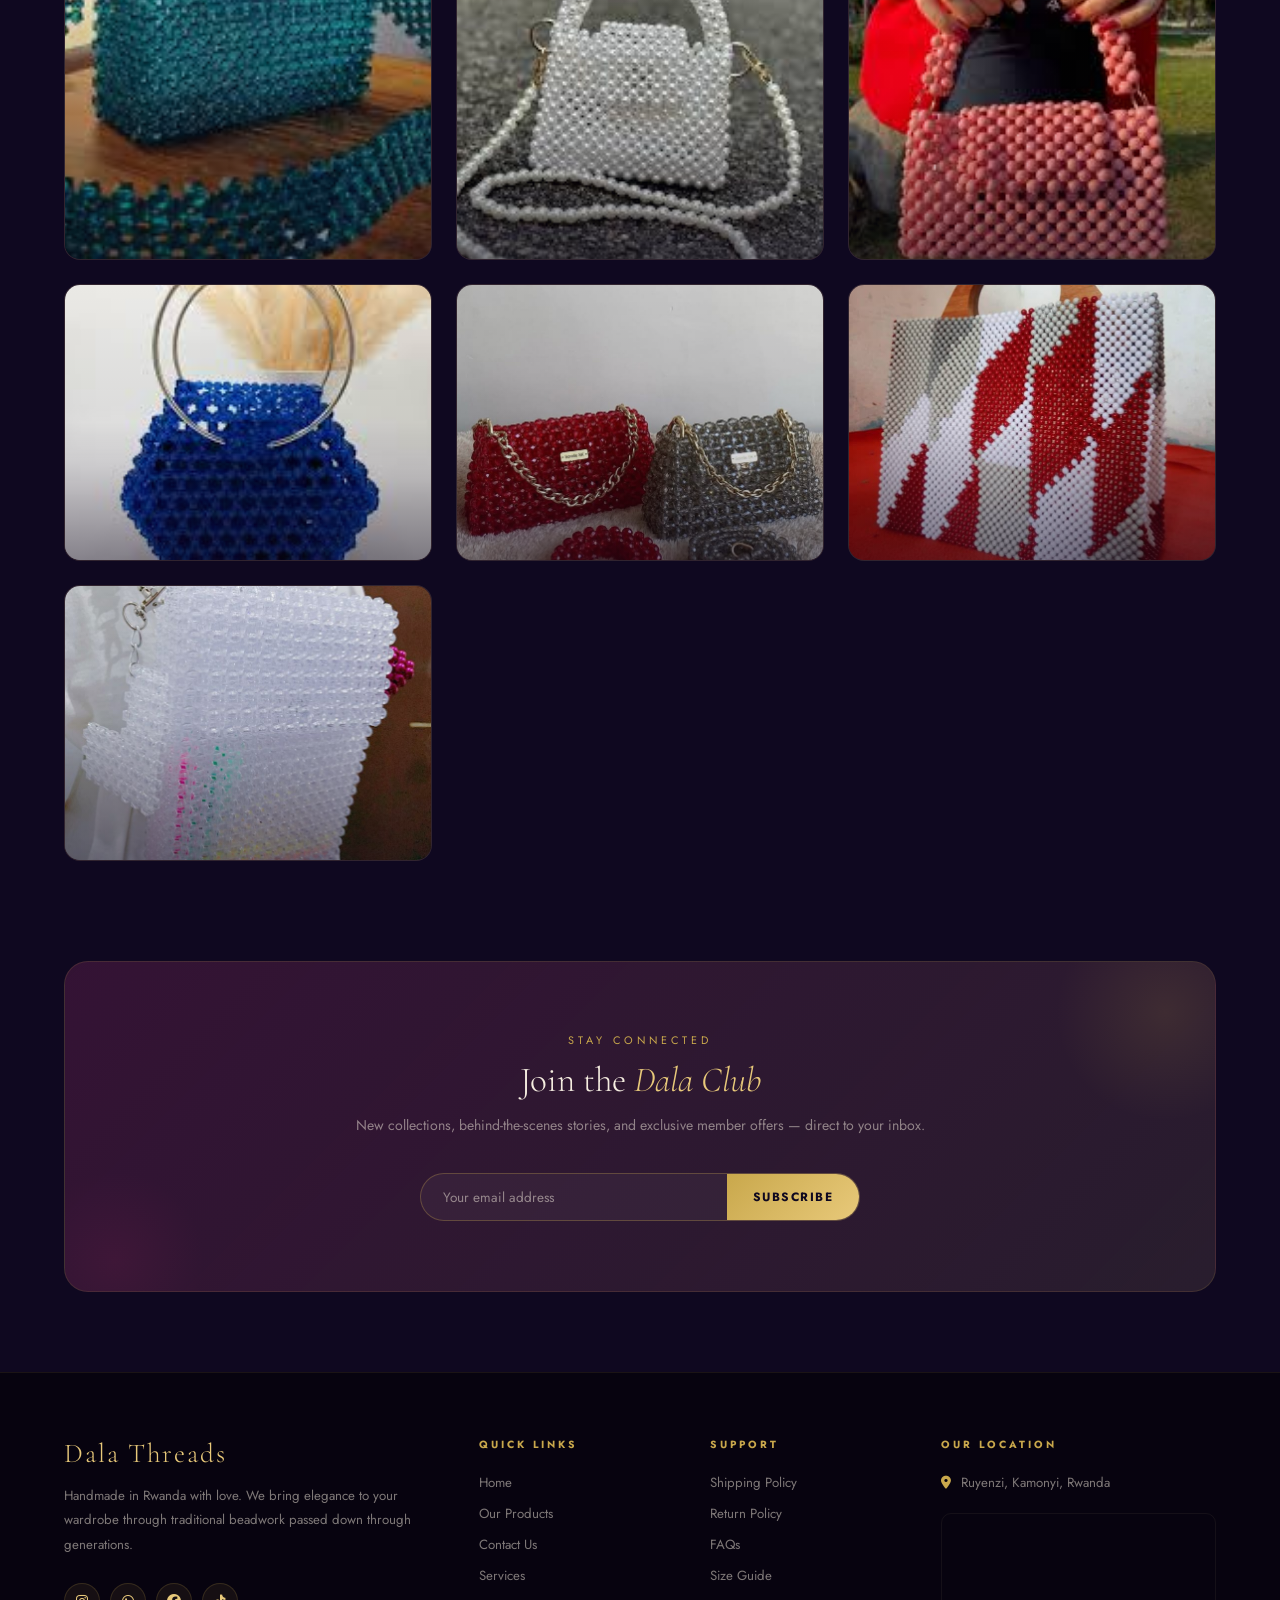
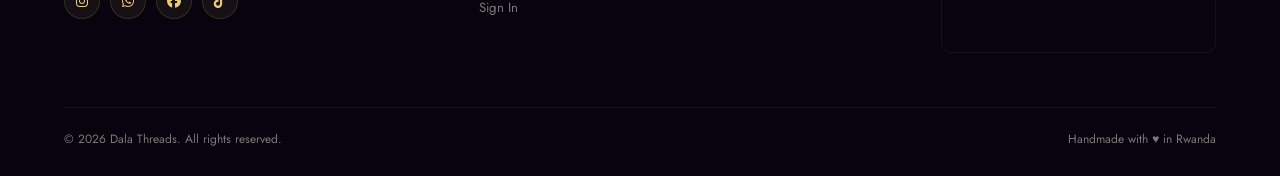
==== commit d6dc5bea: "updating" ====
--- a/website/index.html
+++ b/website/index.html
@@ -4,16 +4,771 @@
     <meta charset="UTF-8">
     <title>Dala Threads | Handcrafted Elegance</title>
     <meta name="viewport" content="width=device-width, initial-scale=1.0">
-    
     <link rel="preconnect" href="https://fonts.googleapis.com">
-    <link href="https://fonts.googleapis.com/css2?family=Playfair+Display:wght@500;700&family=DM+Sans:wght@400;500;700&display=swap" rel="stylesheet">
+    <link href="https://fonts.googleapis.com/css2?family=Cormorant+Garamond:ital,wght@0,300;0,400;0,600;1,300;1,400&family=Jost:wght@300;400;500;600&display=swap" rel="stylesheet">
     <link rel="stylesheet" href="https://cdnjs.cloudflare.com/ajax/libs/font-awesome/6.5.0/css/all.min.css">
-    <link rel="stylesheet" href="style.css">
+    <style>
+        :root {
+            --gold: #c9a84c;
+            --gold-light: #e8c97a;
+            --deep: #0f0820;
+            --surface: #160d2a;
+            --surface2: #1e1235;
+            --rose: #8b2252;
+            --text: #f5ede0;
+            --text-muted: rgba(245,237,224,0.5);
+            --border: rgba(201,168,76,0.15);
+            --transition: all 0.4s cubic-bezier(0.4,0,0.2,1);
+            --header-h: 72px;
+        }
+
+        /* ── LIGHT THEME ── */
+        body.light {
+            --deep: #f7f1e8;
+            --surface: #ede4d4;
+            --surface2: #e4d8c4;
+            --text: #1a0f2e;
+            --text-muted: rgba(26,15,46,0.5);
+            --border: rgba(139,34,82,0.15);
+        }
+
+        * { margin:0; padding:0; box-sizing:border-box; }
+        html { scroll-behavior: smooth; }
+
+        body {
+            font-family: 'Jost', sans-serif;
+            background: var(--deep);
+            color: var(--text);
+            overflow-x: hidden;
+            transition: background 0.4s, color 0.4s;
+        }
+
+        ::-webkit-scrollbar { width: 5px; }
+        ::-webkit-scrollbar-track { background: var(--deep); }
+        ::-webkit-scrollbar-thumb { background: var(--gold); border-radius: 3px; }
+
+        /* ── HEADER ── */
+        header {
+            position: fixed; top: 0; width: 100%;
+            height: var(--header-h);
+            z-index: 1000;
+            padding: 0 5%;
+            display: flex; align-items: center; justify-content: space-between;
+            background: rgba(15,8,32,0.75);
+            backdrop-filter: blur(24px);
+            border-bottom: 1px solid var(--border);
+            transition: var(--transition);
+        }
+
+        body.light header {
+            background: rgba(247,241,232,0.85);
+        }
+
+        header.scrolled {
+            height: 60px;
+            background: rgba(10,5,20,0.97);
+            box-shadow: 0 4px 30px rgba(0,0,0,0.4);
+        }
+
+        body.light header.scrolled {
+            background: rgba(247,241,232,0.98);
+        }
+
+        .logo-container {
+            display: flex; align-items: center; gap: 12px;
+            text-decoration: none; color: var(--text);
+        }
+
+        .logo-circle {
+            width: 40px; height: 40px; border-radius: 50%;
+            background: linear-gradient(135deg, var(--gold), var(--rose));
+            display: flex; align-items: center; justify-content: center;
+            font-family: 'Cormorant Garamond', serif;
+            font-size: 0.95rem; font-weight: 600; color: #fff;
+            box-shadow: 0 0 18px rgba(201,168,76,0.35);
+            flex-shrink: 0;
+        }
+
+        .logo-container h1 {
+            font-family: 'Cormorant Garamond', serif;
+            font-size: 1.45rem; font-weight: 400;
+            letter-spacing: 2px;
+            background: linear-gradient(90deg, var(--gold-light), var(--text));
+            -webkit-background-clip: text;
+            -webkit-text-fill-color: transparent;
+            background-clip: text;
+        }
+
+        nav { display: flex; gap: 28px; align-items: center; }
+
+        nav a {
+            color: var(--text-muted);
+            text-decoration: none; font-size: 0.78rem;
+            letter-spacing: 1.8px; text-transform: uppercase;
+            font-weight: 500; transition: var(--transition);
+            position: relative;
+        }
+
+        nav a::after {
+            content: ''; position: absolute;
+            bottom: -3px; left: 0;
+            width: 0; height: 1px;
+            background: var(--gold);
+            transition: var(--transition);
+        }
+
+        nav a:hover { color: var(--gold-light); }
+        nav a:hover::after { width: 100%; }
+
+        .top-icons { display: flex; gap: 10px; align-items: center; }
+
+        .icon-btn {
+            width: 36px; height: 36px; border-radius: 50%;
+            background: rgba(201,168,76,0.08);
+            border: 1px solid var(--border);
+            display: flex; align-items: center; justify-content: center;
+            color: var(--gold-light); font-size: 0.85rem;
+            cursor: pointer; transition: var(--transition);
+            outline: none;
+        }
+
+        .icon-btn:hover {
+            background: rgba(201,168,76,0.2);
+            border-color: var(--gold);
+            transform: scale(1.08);
+        }
+
+        .top-icons select {
+            background: rgba(201,168,76,0.08);
+            border: 1px solid var(--border);
+            color: var(--gold-light); padding: 6px 10px;
+            border-radius: 8px; cursor: pointer;
+            font-family: 'Jost', sans-serif;
+            font-size: 0.76rem; transition: var(--transition);
+            outline: none;
+        }
+
+        .top-icons select:hover {
+            background: rgba(201,168,76,0.18);
+            border-color: var(--gold);
+        }
+
+        .cart-icon {
+            position: relative;
+        }
+
+        .cart-count {
+            position: absolute; top: -4px; right: -4px;
+            background: var(--rose); color: white;
+            font-size: 9px; font-weight: 700;
+            width: 16px; height: 16px; border-radius: 50%;
+            display: flex; align-items: center; justify-content: center;
+            border: 2px solid var(--deep);
+        }
+
+        /* ── CART DROPDOWN ── */
+        #cart-dropdown {
+            display: none;
+            position: fixed; top: calc(var(--header-h) + 10px); right: 5%;
+            width: 360px;
+            background: linear-gradient(160deg, var(--surface), var(--surface2));
+            border: 1px solid var(--border);
+            border-radius: 18px; padding: 24px;
+            box-shadow: 0 30px 70px rgba(0,0,0,0.55);
+            z-index: 999;
+            animation: fadeDown 0.3s ease;
+        }
+
+        #cart-dropdown.active { display: block; }
+
+        @keyframes fadeDown {
+            from { opacity:0; transform: translateY(-8px); }
+            to { opacity:1; transform: translateY(0); }
+        }
+
+        #cart-dropdown h4 {
+            font-family: 'Cormorant Garamond', serif;
+            font-size: 1.15rem; color: var(--gold-light);
+            margin-bottom: 14px; padding-bottom: 10px;
+            border-bottom: 1px solid var(--border);
+            letter-spacing: 1px;
+        }
+
+        .cart-item-row {
+            display: flex; justify-content: space-between;
+            align-items: center; padding: 9px 0;
+            border-bottom: 1px solid rgba(255,255,255,0.04);
+            font-size: 0.83rem;
+        }
+
+        .remove-x {
+            color: var(--rose); cursor: pointer;
+            background: none; border: none; font-size: 0.85rem;
+            transition: var(--transition); padding: 2px 5px;
+        }
+
+        .remove-x:hover { transform: scale(1.3); }
+
+        .cart-total {
+            margin-top: 14px; padding-top: 12px;
+            border-top: 1px solid var(--border);
+            font-size: 0.95rem; font-weight: 600;
+            color: var(--gold-light);
+            display: flex; justify-content: space-between;
+        }
+
+        .cart-actions { display: flex; flex-direction: column; gap: 9px; margin-top: 14px; }
+
+        .btn-cart-action {
+            display: flex; align-items: center; justify-content: center;
+            gap: 8px; padding: 11px; border-radius: 10px;
+            font-family: 'Jost', sans-serif; font-weight: 600;
+            font-size: 0.82rem; cursor: pointer;
+            text-decoration: none; border: none;
+            transition: var(--transition); letter-spacing: 0.8px;
+            text-transform: uppercase;
+        }
+
+        .btn-cart-action:hover {
+            transform: translateY(-2px);
+            box-shadow: 0 8px 20px rgba(0,0,0,0.35);
+        }
+
+        .btn-wa { background: linear-gradient(135deg, #25D366, #1aad52); color: #fff; }
+        .btn-em { background: linear-gradient(135deg, #EA4335, #c0321f); color: #fff; }
+
+        /* ── HERO ── */
+        .hero {
+            position: relative;
+            height: 100vh; min-height: 600px;
+            display: flex; align-items: center; justify-content: center;
+            overflow: hidden; text-align: center;
+            padding-top: var(--header-h);
+        }
+
+        .hero-bg {
+            position: absolute; inset: 0; z-index: 0;
+            background:
+                radial-gradient(ellipse 80% 60% at 20% 40%, rgba(139,34,82,0.25) 0%, transparent 60%),
+                radial-gradient(ellipse 60% 50% at 80% 60%, rgba(201,168,76,0.12) 0%, transparent 60%),
+                linear-gradient(160deg, #0a0418 0%, #150830 45%, #1a0d35 100%);
+        }
+
+        body.light .hero-bg {
+            background:
+                radial-gradient(ellipse 80% 60% at 20% 40%, rgba(139,34,82,0.1) 0%, transparent 60%),
+                radial-gradient(ellipse 60% 50% at 80% 60%, rgba(201,168,76,0.08) 0%, transparent 60%),
+                linear-gradient(160deg, #f0e6d3 0%, #ede4d4 100%);
+        }
+
+        /* animated bead dots */
+        .hero-beads {
+            position: absolute; inset: 0; z-index: 1;
+            overflow: hidden;
+        }
+
+        .bead {
+            position: absolute; border-radius: 50%;
+            animation: floatBead linear infinite;
+            opacity: 0;
+        }
+
+        @keyframes floatBead {
+            0% { opacity: 0; transform: translateY(0) scale(0.5); }
+            10% { opacity: 0.6; }
+            90% { opacity: 0.3; }
+            100% { opacity: 0; transform: translateY(-120vh) scale(1); }
+        }
+
+        .hero-overlay {
+            position: absolute; inset: 0; z-index: 2;
+            background: linear-gradient(to bottom,
+                rgba(10,4,24,0.05) 0%,
+                transparent 40%,
+                rgba(10,4,24,0.7) 100%);
+        }
+
+        body.light .hero-overlay {
+            background: linear-gradient(to bottom,
+                rgba(247,241,232,0.05) 0%,
+                transparent 40%,
+                rgba(247,241,232,0.6) 100%);
+        }
+
+        .hero-content {
+            position: relative; z-index: 3;
+            max-width: 820px; padding: 0 24px;
+        }
+
+        .hero-eyebrow {
+            display: inline-flex; align-items: center; gap: 10px;
+            font-size: 0.68rem; letter-spacing: 4px; text-transform: uppercase;
+            color: var(--gold);
+            margin-bottom: 28px;
+            animation: fadeUp 0.9s ease both;
+        }
+
+        .hero-eyebrow::before, .hero-eyebrow::after {
+            content: ''; width: 28px; height: 1px; background: var(--gold); opacity: 0.5;
+        }
+
+        .hero-content h2 {
+            font-family: 'Cormorant Garamond', serif;
+            font-size: clamp(3rem, 6.5vw, 5.5rem);
+            font-weight: 300; line-height: 1.1;
+            margin-bottom: 22px; letter-spacing: 0px;
+            animation: fadeUp 0.9s ease 0.15s both;
+        }
+
+        .hero-content h2 em {
+            font-style: italic; color: var(--gold-light);
+            display: block;
+        }
+
+        .hero-content p {
+            font-size: 1rem; color: var(--text-muted);
+            max-width: 480px; margin: 0 auto 44px;
+            line-height: 1.85; font-weight: 300;
+            animation: fadeUp 0.9s ease 0.3s both;
+        }
+
+        .hero-ctas {
+            display: flex; gap: 14px;
+            justify-content: center; flex-wrap: wrap;
+            animation: fadeUp 0.9s ease 0.45s both;
+        }
+
+        .btn-primary {
+            padding: 13px 34px; border-radius: 40px;
+            background: linear-gradient(135deg, var(--gold), var(--gold-light));
+            color: var(--deep); font-family: 'Jost', sans-serif;
+            font-weight: 700; font-size: 0.78rem;
+            letter-spacing: 2px; text-transform: uppercase;
+            text-decoration: none; border: none; cursor: pointer;
+            transition: var(--transition);
+            box-shadow: 0 8px 28px rgba(201,168,76,0.35);
+        }
+
+        .btn-primary:hover {
+            transform: translateY(-3px);
+            box-shadow: 0 14px 36px rgba(201,168,76,0.5);
+        }
+
+        .btn-ghost {
+            padding: 13px 34px; border-radius: 40px;
+            background: transparent;
+            border: 1px solid rgba(201,168,76,0.4);
+            color: var(--gold-light); font-family: 'Jost', sans-serif;
+            font-weight: 500; font-size: 0.78rem;
+            letter-spacing: 2px; text-transform: uppercase;
+            text-decoration: none; cursor: pointer;
+            transition: var(--transition);
+        }
+
+        .btn-ghost:hover {
+            background: rgba(201,168,76,0.1);
+            border-color: var(--gold);
+            transform: translateY(-3px);
+        }
+
+        .hero-scroll-hint {
+            position: absolute; bottom: 32px; left: 50%;
+            transform: translateX(-50%); z-index: 3;
+            display: flex; flex-direction: column; align-items: center; gap: 6px;
+            color: rgba(201,168,76,0.45);
+            font-size: 0.62rem; letter-spacing: 3px; text-transform: uppercase;
+        }
+
+        .scroll-line {
+            width: 1px; height: 40px;
+            background: linear-gradient(to bottom, var(--gold), transparent);
+            animation: scrollPulse 2s ease-in-out infinite;
+        }
+
+        @keyframes scrollPulse {
+            0%, 100% { opacity: 0.3; transform: scaleY(0.7); }
+            50% { opacity: 1; transform: scaleY(1); }
+        }
+
+        @keyframes fadeUp {
+            from { opacity:0; transform: translateY(28px); }
+            to { opacity:1; transform: translateY(0); }
+        }
+
+        /* ── STATS ── */
+        .stats {
+            display: grid; grid-template-columns: repeat(4,1fr);
+            border-top: 1px solid var(--border);
+            border-bottom: 1px solid var(--border);
+            background: rgba(201,168,76,0.02);
+        }
+
+        .stat {
+            padding: 40px 20px; text-align: center;
+            border-right: 1px solid var(--border);
+            transition: var(--transition);
+        }
+
+        .stat:last-child { border-right: none; }
+
+        .stat:hover { background: rgba(201,168,76,0.04); }
+
+        .stat-num {
+            font-family: 'Cormorant Garamond', serif;
+            font-size: 2.6rem; font-weight: 300;
+            color: var(--gold-light); line-height: 1;
+            margin-bottom: 8px;
+        }
+
+        .stat-label {
+            font-size: 0.68rem; letter-spacing: 2.5px;
+            text-transform: uppercase; color: var(--text-muted);
+        }
+
+        /* ── FEATURED PRODUCTS ── */
+        .featured {
+            padding: 100px 5%;
+            position: relative;
+        }
+
+        .featured::before {
+            content: '';
+            position: absolute; top: 0; left: 5%; right: 5%; height: 1px;
+            background: linear-gradient(90deg, transparent, var(--gold), transparent);
+            opacity: 0.3;
+        }
+
+        .section-head {
+            display: flex; align-items: flex-end;
+            justify-content: space-between;
+            margin-bottom: 56px;
+        }
+
+        .section-head-left {}
+
+        .section-tag {
+            font-size: 0.68rem; letter-spacing: 4px;
+            text-transform: uppercase; color: var(--gold);
+            margin-bottom: 10px; display: block;
+        }
+
+        .section-title {
+            font-family: 'Cormorant Garamond', serif;
+            font-size: clamp(1.8rem, 3.5vw, 2.8rem);
+            font-weight: 300; line-height: 1.2;
+        }
+
+        .section-title em { color: var(--gold-light); font-style: italic; }
+
+        .see-all {
+            font-size: 0.72rem; letter-spacing: 2px;
+            text-transform: uppercase; color: var(--gold);
+            text-decoration: none; display: flex;
+            align-items: center; gap: 8px;
+            transition: var(--transition);
+            padding-bottom: 4px;
+            border-bottom: 1px solid rgba(201,168,76,0.3);
+        }
+
+        .see-all:hover { gap: 14px; color: var(--gold-light); }
+
+        /* ── PRODUCT GRID ── */
+        .products-grid {
+            display: grid;
+            grid-template-columns: repeat(3, 1fr);
+            gap: 24px;
+        }
+
+        /* Featured large card — first item */
+        .products-grid .card:first-child {
+            grid-row: span 2;
+        }
+
+        .card {
+            position: relative;
+            border-radius: 16px; overflow: hidden;
+            cursor: pointer;
+            background: var(--surface);
+            border: 1px solid var(--border);
+            transition: var(--transition);
+            text-decoration: none;
+            display: block;
+        }
+
+        .card:hover {
+            transform: translateY(-6px);
+            border-color: rgba(201,168,76,0.4);
+            box-shadow: 0 24px 55px rgba(0,0,0,0.45),
+                        0 0 0 1px rgba(201,168,76,0.12);
+        }
+
+        .card-img {
+            position: relative; overflow: hidden;
+            width: 100%;
+        }
+
+        /* Normal cards */
+        .card:not(:first-child) .card-img {
+            aspect-ratio: 4/3;
+        }
+
+        /* Tall first card */
+        .card:first-child .card-img {
+            height: 100%;
+            min-height: 420px;
+        }
+
+        .card-img img {
+            width: 100%; height: 100%; object-fit: cover;
+            transition: transform 0.7s cubic-bezier(0.4,0,0.2,1);
+            display: block;
+        }
+
+        .card:hover .card-img img {
+            transform: scale(1.07);
+        }
+
+        /* Overlay on hover */
+        .card-img::after {
+            content: '';
+            position: absolute; inset: 0;
+            background: linear-gradient(to top,
+                rgba(10,4,24,0.8) 0%,
+                rgba(10,4,24,0.1) 50%,
+                transparent 100%);
+            opacity: 0.6;
+            transition: var(--transition);
+        }
+
+        .card:hover .card-img::after { opacity: 0.85; }
+
+        .badge {
+            position: absolute; top: 14px; left: 14px; z-index: 2;
+            background: linear-gradient(135deg, var(--gold), var(--gold-light));
+            color: var(--deep); font-size: 0.62rem;
+            font-weight: 700; letter-spacing: 2px;
+            text-transform: uppercase; padding: 4px 10px;
+            border-radius: 20px;
+        }
+
+        /* Quick add button — appears on hover */
+        .card-quick {
+            position: absolute; bottom: 0; left: 0; right: 0; z-index: 3;
+            padding: 20px;
+            transform: translateY(10px);
+            opacity: 0;
+            transition: var(--transition);
+        }
+
+        .card:hover .card-quick {
+            transform: translateY(0);
+            opacity: 1;
+        }
+
+        .card-name {
+            font-family: 'Cormorant Garamond', serif;
+            font-size: 1.1rem; font-weight: 400;
+            color: #fff; margin-bottom: 12px;
+            letter-spacing: 0.5px;
+        }
+
+        .btn-quick {
+            width: 100%; padding: 10px;
+            border-radius: 8px; border: none; cursor: pointer;
+            font-family: 'Jost', sans-serif;
+            font-size: 0.75rem; font-weight: 600;
+            letter-spacing: 1.5px; text-transform: uppercase;
+            background: rgba(201,168,76,0.2);
+            color: var(--gold-light);
+            border: 1px solid rgba(201,168,76,0.4);
+            backdrop-filter: blur(10px);
+            transition: var(--transition);
+        }
+
+        .btn-quick:hover {
+            background: linear-gradient(135deg, var(--gold), var(--gold-light));
+            color: var(--deep);
+            border-color: transparent;
+        }
+
+        /* ── NEWSLETTER ── */
+        .newsletter {
+            margin: 0 5% 80px;
+            border-radius: 24px;
+            padding: 70px 60px;
+            background:
+                linear-gradient(135deg, rgba(139,34,82,0.25), rgba(201,168,76,0.1)),
+                var(--surface);
+            border: 1px solid var(--border);
+            text-align: center;
+            position: relative; overflow: hidden;
+        }
+
+        .newsletter::before {
+            content: '';
+            position: absolute; top: -60px; right: -60px;
+            width: 220px; height: 220px; border-radius: 50%;
+            background: radial-gradient(circle, rgba(201,168,76,0.12), transparent 70%);
+        }
+
+        .newsletter::after {
+            content: '';
+            position: absolute; bottom: -60px; left: -40px;
+            width: 180px; height: 180px; border-radius: 50%;
+            background: radial-gradient(circle, rgba(139,34,82,0.15), transparent 70%);
+        }
+
+        .newsletter h3 {
+            font-family: 'Cormorant Garamond', serif;
+            font-size: 2.2rem; font-weight: 300;
+            margin-bottom: 12px; position: relative; z-index: 1;
+        }
+
+        .newsletter p {
+            font-size: 0.88rem; color: var(--text-muted);
+            margin-bottom: 34px; line-height: 1.8;
+            position: relative; z-index: 1;
+        }
+
+        .nl-form {
+            display: flex; max-width: 440px; margin: 0 auto;
+            border: 1px solid rgba(201,168,76,0.3);
+            border-radius: 50px; overflow: hidden;
+            background: rgba(255,255,255,0.04);
+            position: relative; z-index: 1;
+        }
+
+        .nl-form input {
+            flex: 1; padding: 13px 22px;
+            background: transparent; border: none; outline: none;
+            color: var(--text); font-family: 'Jost', sans-serif;
+            font-size: 0.85rem;
+        }
+
+        .nl-form input::placeholder { color: var(--text-muted); }
+
+        .nl-form button {
+            padding: 13px 26px;
+            background: linear-gradient(135deg, var(--gold), var(--gold-light));
+            border: none; cursor: pointer;
+            color: var(--deep); font-family: 'Jost', sans-serif;
+            font-weight: 700; font-size: 0.75rem;
+            letter-spacing: 1.5px; text-transform: uppercase;
+            transition: var(--transition);
+        }
+
+        .nl-form button:hover { filter: brightness(1.1); }
+
+        /* ── FOOTER ── */
+        footer {
+            background: #07030f;
+            border-top: 1px solid rgba(201,168,76,0.1);
+            padding: 64px 5% 28px;
+        }
+
+        .footer-grid {
+            display: grid;
+            grid-template-columns: 2fr 1fr 1fr 1.5fr;
+            gap: 48px; margin-bottom: 48px;
+        }
+
+        .footer-brand h2 {
+            font-family: 'Cormorant Garamond', serif;
+            font-size: 1.7rem; font-weight: 300;
+            color: var(--gold-light); letter-spacing: 2px;
+            margin-bottom: 14px;
+        }
+
+        .footer-brand p {
+            font-size: 0.83rem; color: var(--text-muted);
+            line-height: 1.85; margin-bottom: 26px;
+        }
+
+        .socials { display: flex; gap: 10px; }
+
+        .socials a {
+            width: 36px; height: 36px; border-radius: 50%;
+            background: rgba(201,168,76,0.08);
+            border: 1px solid rgba(201,168,76,0.18);
+            display: flex; align-items: center; justify-content: center;
+            color: var(--gold-light); font-size: 0.85rem;
+            text-decoration: none; transition: var(--transition);
+        }
+
+        .socials a:hover {
+            background: var(--gold); color: var(--deep);
+            transform: translateY(-3px);
+            box-shadow: 0 6px 16px rgba(201,168,76,0.3);
+        }
+
+        .footer-col h4 {
+            font-size: 0.65rem; letter-spacing: 3px;
+            text-transform: uppercase; color: var(--gold);
+            margin-bottom: 20px;
+        }
+
+        .footer-col a, .footer-col p {
+            display: block; color: var(--text-muted);
+            text-decoration: none; font-size: 0.83rem;
+            margin-bottom: 10px; transition: var(--transition);
+            line-height: 1.6;
+        }
+
+        .footer-col a:hover { color: var(--gold-light); padding-left: 4px; }
+
+        .footer-col iframe {
+            margin-top: 10px; border-radius: 10px;
+            border: 1px solid rgba(201,168,76,0.12) !important;
+            filter: brightness(0.65) saturate(0.4);
+        }
+
+        .footer-bottom {
+            padding-top: 22px;
+            border-top: 1px solid rgba(201,168,76,0.08);
+            display: flex; justify-content: space-between;
+            align-items: center;
+            font-size: 0.75rem; color: var(--text-muted);
+        }
+
+        /* ── RESPONSIVE ── */
+        @media (max-width: 1024px) {
+            .products-grid {
+                grid-template-columns: repeat(2, 1fr);
+            }
+            .products-grid .card:first-child { grid-row: span 1; }
+            .card:first-child .card-img { min-height: auto; aspect-ratio: 4/3; height: auto; }
+        }
+
+        @media (max-width: 900px) {
+            .footer-grid { grid-template-columns: 1fr 1fr; gap: 32px; }
+            .stats { grid-template-columns: repeat(2,1fr); }
+        }
+
+        @media (max-width: 768px) {
+            header { flex-direction: column; gap: 12px; height: auto; padding: 14px 5%; }
+            nav { flex-wrap: wrap; justify-content: center; gap: 14px; }
+            #cart-dropdown { width: 90%; right: 5%; left: 5%; top: 160px; }
+            .hero { height: auto; padding: 140px 5% 80px; }
+            .hero-content h2 { font-size: 2.6rem; }
+            .newsletter { padding: 50px 30px; margin: 0 4% 60px; }
+            .section-head { flex-direction: column; align-items: flex-start; gap: 16px; }
+        }
+
+        @media (max-width: 600px) {
+            .products-grid { grid-template-columns: 1fr; }
+            .stats { grid-template-columns: 1fr 1fr; }
+            .footer-grid { grid-template-columns: 1fr; }
+            .hero-ctas { flex-direction: column; align-items: center; }
+        }
+    </style>
 </head>
 <body>
 
-<header>
-    
+<!-- ── ANIMATED BEADS (generated by JS) ── -->
+<div class="hero-beads" id="heroBeads"></div>
+
+<!-- ── HEADER ── -->
+<header id="mainHeader">
     <a href="index.html" class="logo-container">
         <div class="logo-circle">DT</div>
         <h1>Dala Threads</h1>
@@ -26,186 +781,234 @@
         <a href="login.html" id="navLogin">Sign In</a>
     </nav>
     <div class="top-icons">
-        <div class="cart-icon" onclick="toggleCart()">
+        <div class="cart-icon icon-btn" onclick="toggleCart()">
             <i class="fa-solid fa-cart-shopping"></i>
-            <span class="cart-count">0</span>
-            
+            <span class="cart-count" id="cartCount">0</span>
         </div>
-        <select id="language">
+        <select id="language" onchange="applyTranslations(this.value)">
             <option value="en">EN</option>
             <option value="rw">RW</option>
         </select>
-        <button onclick="toggleTheme()" aria-label="Toggle Dark Mode"><i class="fa-solid fa-moon"></i></button>
+        <button class="icon-btn" onclick="toggleTheme()" aria-label="Toggle theme">
+            <i class="fa-solid fa-sun" id="themeIcon"></i>
+        </button>
     </div>
 </header>
 
+<!-- ── CART DROPDOWN ── -->
 <div id="cart-dropdown">
-    <h4 style="margin-bottom:10px; border-bottom:1px solid #eee; padding-bottom:5px;">Your Cart</h4>
+    <h4><i class="fa-solid fa-bag-shopping" style="margin-right:8px; font-size:0.9rem;"></i>Your Cart</h4>
     <div id="cart-items-list">
-        <p style="font-size:0.8rem; color:#888;">Cart is empty</p>
-    </div>
-    <div class="cart-total">Total: <span id="cart-total-value">0</span> RWF</div>
-    <a href="#" id="whatsapp-order-btn" class="btn-whatsapp-order">Order via WhatsApp</a>
+        <p style="font-size:0.82rem; color:var(--text-muted); text-align:center; padding:12px 0;">Your cart is empty</p>
+    </div>
+    <div class="cart-total">
+        <span>Total</span>
+        <span id="cart-total-value">0 FRW</span>
+    </div>
+    <div class="cart-actions">
+        <button class="btn-cart-action btn-wa" onclick="orderViaWhatsApp()">
+            <i class="fa-brands fa-whatsapp"></i> Order via WhatsApp
+        </button>
+        <button class="btn-cart-action btn-em" onclick="orderViaGmail()">
+            <i class="fa-solid fa-envelope"></i> Order via Email
+        </button>
+    </div>
 </div>
 
+<!-- ── HERO ── -->
 <section class="hero">
+    <div class="hero-bg"></div>
     <div class="hero-overlay"></div>
     <div class="hero-content">
-        <h2 id="heroTitle">Beautiful Handmade Beaded Bag</h2>
-        <p id="heroText">Discover unique, handcrafted beaded bags designed with culture, love, and elegance.</p>
+        <div class="hero-eyebrow" id="heroEyebrow">Handmade in Rwanda</div>
+        <h2 id="heroTitle">
+            Where Tradition Meets
+            <em>Timeless Elegance</em>
+        </h2>
+        <p id="heroText">Each bag is a story — handcrafted with love, culture, and thousands of carefully placed beads.</p>
+        <div class="hero-ctas">
+            <a href="product.html" class="btn-primary" id="heroCta1">Shop the Collection</a>
+            <a href="contact.html" class="btn-ghost" id="heroCta2">Get in Touch</a>
+        </div>
+    </div>
+    <div class="hero-scroll-hint">
+        <span>Scroll</span>
+        <div class="scroll-line"></div>
     </div>
 </section>
 
-<section class="products">
-    <div class="section-header">
-        <h3 id="collTitle">Our Featured Collection</h3>
-        <p style="font-size: 0.9rem; opacity: 0.7;">Showing 9 exquisite designs</p>
-    </div>
-    
-    <div class="grid">
-        <div class="card">
+<!-- ── STATS ── -->
+<div class="stats">
+    <div class="stat">
+        <div class="stat-num">500+</div>
+        <div class="stat-label">Bags Crafted</div>
+    </div>
+    <div class="stat">
+        <div class="stat-num">8+</div>
+        <div class="stat-label">Years of Craft</div>
+    </div>
+    <div class="stat">
+        <div class="stat-num">100%</div>
+        <div class="stat-label">Handmade</div>
+    </div>
+    <div class="stat">
+        <div class="stat-num">🇷🇼</div>
+        <div class="stat-label">Made in Rwanda</div>
+    </div>
+</div>
+
+<!-- ── FEATURED PRODUCTS ── -->
+<section class="featured">
+    <div class="section-head">
+        <div class="section-head-left">
+            <span class="section-tag">Handpicked for you</span>
+            <h2 class="section-title" id="collTitle">Featured <em>Collection</em></h2>
+        </div>
+        <a href="product.html" class="see-all" id="seeAll">
+            View All <i class="fa-solid fa-arrow-right"></i>
+        </a>
+    </div>
+
+    <div class="products-grid">
+
+        <a href="product.html" class="card">
             <div class="badge">New Arrival</div>
-            <div class="img-container"><img src="bag1.jpg" alt="Classic Beaded Bag"></div>
-            <div class="card-content">
-                <h4>Classic Beaded Bag</h4>
-                <div class="button-group">
-                    <button onclick="addToCart('Classic Beaded Bag', 25000)" class="btn-buy">
-                        <i class="fa-brands fa-whatsapp"></i> Buy
-                    </button>
-                    
-                </div>
-            </div>
-        </div>zz
-        
-        <div class="card">
+            <div class="card-img">
+                <img src="bag1.jpg" alt="Classic Beaded Bag">
+            </div>
+            <div class="card-quick">
+                <div class="card-name">Classic Beaded Bag</div>
+                <button class="btn-quick" onclick="event.preventDefault(); addToCart('Classic Beaded Bag', 25000)">
+                    <i class="fa-solid fa-cart-plus"></i> Add to Cart
+                </button>
+            </div>
+        </a>
+
+        <a href="product.html" class="card">
             <div class="badge">Popular</div>
-            <div class="img-container"><img src="bag2.jpg" alt="Elegant Bead Purse"></div>
-            <div class="card-content">
-                <h4>Elegant Bead Purse</h4>
-                <div class="button-group">
-                    <button onclick="addToCart('Elegant Bead Purse', 30000)" class="btn-buy">
-                        <i class="fa-brands fa-whatsapp"></i> Buy
-                    </button>
-                    
-                </div>
-            </div>
-        </div>
-
-        <div class="card">
-            <div class="img-container"><img src="bag3.jpg" alt="Luxury Handbag"></div>
-            <div class="card-content">
-                <h4>Luxury Handbag</h4>
-                <div class="button-group">
-                    <button onclick="addToCart('Luxury Handbag', 45000)" class="btn-buy">
-                        <i class="fa-brands fa-whatsapp"></i> Buy
-                    </button>
-                    
-                </div>
-            </div>
-        </div>
-
-        <div class="card">
-            <div class="img-container"><img src="bag4.jpg" alt="Small Purse"></div>
-            <div class="card-content">
-                <h4>Small Elegant Purse</h4>
-                <div class="button-group">
-                    <button onclick="addToCart('Small Elegant Purse', 20000)" class="btn-buy">
-                        <i class="fa-brands fa-whatsapp"></i> Buy
-                    </button>
-                 
-                </div>
-            </div>
-        </div>
-
-        <div class="card">
-            <div class="img-container"><img src="bag5.jpg" alt="Bead Purse"></div>
-            <div class="card-content">
-                <h4>Evening Bead Purse</h4>
-                <div class="button-group">
-                    <button onclick="addToCart('Evening Bead Purse', 35000)" class="btn-buy">
-                        <i class="fa-brands fa-whatsapp"></i> Buy
-                    </button>
-                    
-                </div>
-            </div>
-        </div>
-
-        <div class="card">
-            <div class="img-container"><img src="bag6.jpg" alt="Bead Purse"></div>
-            <div class="card-content">
-                <h4>Signature Collection</h4>
-                <div class="button-group">
-                    <button onclick="addToCart('Signature Collection', 50000)" class="btn-buy">
-                        <i class="fa-brands fa-whatsapp"></i> Buy
-                    </button>
-                    
-                </div>
-            </div>
-        </div>
-
-        <div class="card">
-            <div class="img-container"><img src="bagss.jpg" alt="Bead Purse"></div>
-            <div class="card-content">
-                <h4>Fashion Pearl backpack</h4>
-                <div class="button-group">
-                    <button onclick="addToCart('Fashion Pearl backpack', 55000)" class="btn-buy">
-                        <i class="fa-brands fa-whatsapp"></i> Buy
-                    </button>
-                    
-                </div>
-            </div>
-        </div>
-
-        <div class="card">
-            <div class="img-container"><img src="bag19.jpg" alt="Bead Purse"></div>
-            <div class="card-content">
-                <h4>Royal Beaded Clutch</h4>
-                <div class="button-group">
-                    <button onclick="addToCart('Royal Beaded Clutch', 40000)" class="btn-buy">
-                        <i class="fa-brands fa-whatsapp"></i> Buy
-                    </button>
-                    
-                </div>
-            </div>
-        </div>
-
-        <div class="card">
-            <div class="img-container"><img src="bag17.jpg" alt="Bead Purse"></div>
-            <div class="card-content">
-                <h4>Summer Glow Bag</h4>
-                <div class="button-group">
-                    <button onclick="addToCart('Summer Glow Bag', 22000)" class="btn-buy">
-                        <i class="fa-brands fa-whatsapp"></i> Buy
-                    </button>
-                    
-                </div>
-            </div>
-        </div>
+            <div class="card-img">
+                <img src="bag2.jpg" alt="Elegant Bead Purse">
+            </div>
+            <div class="card-quick">
+                <div class="card-name">Elegant Bead Purse</div>
+                <button class="btn-quick" onclick="event.preventDefault(); addToCart('Elegant Bead Purse', 30000)">
+                    <i class="fa-solid fa-cart-plus"></i> Add to Cart
+                </button>
+            </div>
+        </a>
+
+        <a href="product.html" class="card">
+            <div class="card-img">
+                <img src="bag3.jpg" alt="Luxury Handbag">
+            </div>
+            <div class="card-quick">
+                <div class="card-name">Luxury Handbag</div>
+                <button class="btn-quick" onclick="event.preventDefault(); addToCart('Luxury Handbag', 45000)">
+                    <i class="fa-solid fa-cart-plus"></i> Add to Cart
+                </button>
+            </div>
+        </a>
+
+        <a href="product.html" class="card">
+            <div class="card-img">
+                <img src="bag4.jpg" alt="Small Elegant Purse">
+            </div>
+            <div class="card-quick">
+                <div class="card-name">Small Elegant Purse</div>
+                <button class="btn-quick" onclick="event.preventDefault(); addToCart('Small Elegant Purse', 20000)">
+                    <i class="fa-solid fa-cart-plus"></i> Add to Cart
+                </button>
+            </div>
+        </a>
+
+        <a href="product.html" class="card">
+            <div class="card-img">
+                <img src="bag5.jpg" alt="Evening Bead Purse">
+            </div>
+            <div class="card-quick">
+                <div class="card-name">Evening Bead Purse</div>
+                <button class="btn-quick" onclick="event.preventDefault(); addToCart('Evening Bead Purse', 35000)">
+                    <i class="fa-solid fa-cart-plus"></i> Add to Cart
+                </button>
+            </div>
+        </a>
+
+        <a href="product.html" class="card">
+            <div class="card-img">
+                <img src="bag6.jpg" alt="Signature Collection">
+            </div>
+            <div class="card-quick">
+                <div class="card-name">Signature Collection</div>
+                <button class="btn-quick" onclick="event.preventDefault(); addToCart('Signature Collection', 50000)">
+                    <i class="fa-solid fa-cart-plus"></i> Add to Cart
+                </button>
+            </div>
+        </a>
+
+        <a href="product.html" class="card">
+            <div class="card-img">
+                <img src="bagss.jpg" alt="Fashion Pearl Backpack">
+            </div>
+            <div class="card-quick">
+                <div class="card-name">Fashion Pearl Backpack</div>
+                <button class="btn-quick" onclick="event.preventDefault(); addToCart('Fashion Pearl Backpack', 55000)">
+                    <i class="fa-solid fa-cart-plus"></i> Add to Cart
+                </button>
+            </div>
+        </a>
+
+        <a href="product.html" class="card">
+            <div class="card-img">
+                <img src="bag19.jpg" alt="Royal Beaded Clutch">
+            </div>
+            <div class="card-quick">
+                <div class="card-name">Royal Beaded Clutch</div>
+                <button class="btn-quick" onclick="event.preventDefault(); addToCart('Royal Beaded Clutch', 40000)">
+                    <i class="fa-solid fa-cart-plus"></i> Add to Cart
+                </button>
+            </div>
+        </a>
+
+        <a href="product.html" class="card">
+            <div class="card-img">
+                <img src="bag17.jpg" alt="Summer Glow Bag">
+            </div>
+            <div class="card-quick">
+                <div class="card-name">Summer Glow Bag</div>
+                <button class="btn-quick" onclick="event.preventDefault(); addToCart('Summer Glow Bag', 22000)">
+                    <i class="fa-solid fa-cart-plus"></i> Add to Cart
+                </button>
+            </div>
+        </a>
+
     </div>
 </section>
 
+<!-- ── NEWSLETTER ── -->
 <section class="newsletter">
-    <h3>Join the Dala Club</h3>
-    <p>Subscribe to receive updates on new collections and exclusive offers.</p>
-    <form onsubmit="event.preventDefault(); alert('Thank you for subscribing!');">
-        <input type="email" placeholder="Enter your email address" required>
+    <span class="section-tag">Stay connected</span>
+    <h3>Join the <em style="font-family:'Cormorant Garamond',serif; color:var(--gold-light); font-style:italic;">Dala Club</em></h3>
+    <p>New collections, behind-the-scenes stories, and exclusive member offers — direct to your inbox.</p>
+    <form class="nl-form" onsubmit="event.preventDefault(); this.querySelector('input').value=''; alert('Welcome to the Dala Club! ✨');">
+        <input type="email" placeholder="Your email address" required>
         <button type="submit">Subscribe</button>
     </form>
 </section>
 
+<!-- ── FOOTER ── -->
 <footer>
     <div class="footer-grid">
-        <div class="footer-logo">
+        <div class="footer-brand">
             <h2>Dala Threads</h2>
-            <p>© 2026 Handmade in Rwanda with love. We bring elegance to your wardrobe through traditional beadwork.</p>
-            <div class="social-icons">
-                <a href="#"><i class="fa-brands fa-instagram"></i></a>
-                <a href="https://wa.me/250795013119"><i class="fa-brands fa-whatsapp"></i></a>
-                <a href="#"><i class="fa-brands fa-facebook"></i></a>
-                <a href="#"><i class="fa-brands fa-tiktok"></i></a>
+            <p>Handmade in Rwanda with love. We bring elegance to your wardrobe through traditional beadwork passed down through generations.</p>
+            <div class="socials">
+                <a href="https://www.instagram.com/dala_threads" target="_blank"><i class="fa-brands fa-instagram"></i></a>
+                <a href="https://wa.me/250795013119" target="_blank"><i class="fa-brands fa-whatsapp"></i></a>
+                <a href="https://www.facebook.com/search/top?q=buhendwa%20daniella" target="_blank"><i class="fa-brands fa-facebook"></i></a>
+                <a href="https://www.tiktok.com/@dala_threads" target="_blank"><i class="fa-brands fa-tiktok"></i></a>
             </div>
         </div>
-        <div class="footer-links">
+        <div class="footer-col">
             <h4>Quick Links</h4>
             <a href="index.html">Home</a>
             <a href="product.html">Our Products</a>
@@ -213,31 +1016,207 @@
             <a href="ourservices.html">Services</a>
             <a href="login.html">Sign In</a>
         </div>
-        <div class="footer-links">
+        <div class="footer-col">
             <h4>Support</h4>
             <a href="#">Shipping Policy</a>
             <a href="#">Return Policy</a>
             <a href="#">FAQs</a>
             <a href="#">Size Guide</a>
         </div>
-        <div class="footer-links">
+        <div class="footer-col">
             <h4>Our Location</h4>
-            <p style="font-size: 0.9rem; opacity: 0.8; margin-bottom: 10px;">
-                <i class="fa-solid fa-location-dot"></i> Ruyenzi, Kamonyi, Rwanda
-            </p>
-            <iframe 
-                src="https://www.google.com/maps/embed?pb=!1m18!1m12!1m3!1d15949.613386348604!2d29.938885699999997!3d-1.9936856!2m3!1f0!2f0!3f0!3m2!1i1024!2i768!4f13.1!3m3!1m2!1s0x19dca4377b5a1b31%3A0x8979857321590483!2sRuyenzi!5e0!3m2!1sen!2srw!4v1700000000000!5m2!1sen!2srw" 
-                width="100%" 
-                height="150" 
-                style="border:0; border-radius: 8px;" 
-                allowfullscreen="" 
-                loading="lazy" 
+            <p><i class="fa-solid fa-location-dot" style="color:var(--gold); margin-right:6px;"></i> Ruyenzi, Kamonyi, Rwanda</p>
+            <iframe
+                src="https://www.google.com/maps/embed?pb=!1m18!1m12!1m3!1d15949.613386348604!2d29.938885699999997!3d-1.9936856!2m3!1f0!2f0!3f0!3m2!1i1024!2i768!4f13.1!3m3!1m2!1s0x19dca4377b5a1b31%3A0x8979857321590483!2sRuyenzi!5e0!3m2!1sen!2srw!4v1700000000000!5m2!1sen!2srw"
+                width="100%" height="140"
+                style="border:0; border-radius:10px;"
+                allowfullscreen="" loading="lazy"
                 referrerpolicy="no-referrer-when-downgrade">
             </iframe>
         </div>
     </div>
+    <div class="footer-bottom">
+        <span>© 2026 Dala Threads. All rights reserved.</span>
+        <span>Handmade with ♥ in Rwanda</span>
+    </div>
 </footer>
 
-<script src="script.js"></script>
+<script>
+// ── FLOATING BEAD ANIMATION ─────────────────────────────────
+(function spawnBeads() {
+    const container = document.getElementById('heroBeads');
+    const colors = ['#c9a84c','#e8c97a','#8b2252','#d4a0b5','#f0d080'];
+    for (let i = 0; i < 28; i++) {
+        const b = document.createElement('div');
+        b.className = 'bead';
+        const size = Math.random() * 8 + 4;
+        b.style.cssText = `
+            width:${size}px; height:${size}px;
+            left:${Math.random()*100}%;
+            bottom:${Math.random()*20 - 10}%;
+            background:${colors[Math.floor(Math.random()*colors.length)]};
+            animation-duration:${Math.random()*12 + 8}s;
+            animation-delay:${Math.random()*10}s;
+            opacity:0;
+        `;
+        container.appendChild(b);
+    }
+})();
+
+// ── CART ────────────────────────────────────────────────────
+let cart = JSON.parse(localStorage.getItem("dtCart")) || [];
+
+function toggleCart() {
+    document.getElementById("cart-dropdown").classList.toggle("active");
+}
+
+// Close cart when clicking outside
+document.addEventListener('click', (e) => {
+    const dropdown = document.getElementById('cart-dropdown');
+    const cartBtn = document.querySelector('.cart-icon');
+    if (dropdown.classList.contains('active') &&
+        !dropdown.contains(e.target) &&
+        !cartBtn.contains(e.target)) {
+        dropdown.classList.remove('active');
+    }
+});
+
+function addToCart(name, price) {
+    cart.push({ id: Date.now(), name, price });
+    saveCart();
+    renderCart();
+    document.getElementById("cart-dropdown").classList.add("active");
+
+    // Animate badge
+    const badge = document.getElementById('cartCount');
+    badge.style.transform = 'scale(1.5)';
+    setTimeout(() => badge.style.transform = '', 300);
+}
+
+function removeFromCart(id) {
+    cart = cart.filter(i => i.id !== id);
+    saveCart(); renderCart();
+}
+
+function saveCart() { localStorage.setItem("dtCart", JSON.stringify(cart)); }
+
+function renderCart() {
+    const list = document.getElementById("cart-items-list");
+    const totalEl = document.getElementById("cart-total-value");
+    const badge = document.getElementById("cartCount");
+    let total = 0;
+
+    if (cart.length === 0) {
+        list.innerHTML = '<p style="font-size:0.82rem;color:var(--text-muted);text-align:center;padding:12px 0;">Your cart is empty</p>';
+    } else {
+        list.innerHTML = cart.map(item => `
+            <div class="cart-item-row">
+                <span style="flex:1;">${item.name}</span>
+                <span style="color:var(--gold-light);font-size:0.8rem;margin-right:10px;">${item.price.toLocaleString()} FRW</span>
+                <button class="remove-x" onclick="removeFromCart(${item.id})"><i class="fa-solid fa-xmark"></i></button>
+            </div>
+        `).join('');
+    }
+
+    cart.forEach(i => total += i.price);
+    totalEl.innerText = total.toLocaleString() + ' FRW';
+    badge.innerText = cart.length;
+    badge.style.display = cart.length === 0 ? 'none' : 'flex';
+}
+
+// ── ORDER VIA WHATSAPP ───────────────────────────────────────
+function orderViaWhatsApp() {
+    if (cart.length === 0) { alert("Your cart is empty!"); return; }
+    let msg = "*DALA THREADS — NEW ORDER*%0A%0A*Items:*%0A";
+    cart.forEach(item => { msg += `- ${item.name} (${item.price.toLocaleString()} FRW)%0A`; });
+    const total = cart.reduce((s,i) => s+i.price, 0);
+    msg += `%0A*Total: ${total.toLocaleString()} FRW*%0A%0APlease confirm availability. Thank you! 🙏`;
+    window.open(`https://wa.me/250795013119?text=${msg}`, "_blank");
+}
+
+// ── ORDER VIA GMAIL ──────────────────────────────────────────
+function orderViaGmail() {
+    if (cart.length === 0) { alert("Your cart is empty!"); return; }
+    const now = new Date().toLocaleString("en-RW", { dateStyle: "medium", timeStyle: "short" });
+    const subject = "New Order — Dala Threads — " + now;
+    let body = "DALA THREADS — NEW ORDER\n========================\n\n";
+    body += "Order Time: " + now + "\n\nORDER ITEMS:\n";
+    cart.forEach((item, i) => { body += `${i+1}. ${item.name} — ${item.price.toLocaleString()} FRW\n`; });
+    const total = cart.reduce((s,i) => s+i.price, 0);
+    body += `\nTOTAL: ${total.toLocaleString()} FRW\n\nPlease confirm and provide payment instructions.\n\nThank you!`;
+    window.open(`https://mail.google.com/mail/?view=cm&to=keybuhendwa0@gmail.com&su=${encodeURIComponent(subject)}&body=${encodeURIComponent(body)}`, "_blank");
+}
+
+// ── HEADER SCROLL ────────────────────────────────────────────
+window.addEventListener("scroll", () => {
+    document.getElementById("mainHeader").classList.toggle("scrolled", window.scrollY > 60);
+});
+
+// ── THEME ────────────────────────────────────────────────────
+function toggleTheme() {
+    document.body.classList.toggle("light");
+    const isLight = document.body.classList.contains("light");
+    localStorage.setItem("dtTheme", isLight ? "light" : "dark");
+    document.getElementById("themeIcon").className = isLight ? "fa-solid fa-moon" : "fa-solid fa-sun";
+}
+
+// ── TRANSLATIONS ─────────────────────────────────────────────
+const T = {
+    en: {
+        eyebrow: "Handmade in Rwanda",
+        hero: "Where Tradition Meets",
+        heroEm: "Timeless Elegance",
+        heroSub: "Each bag is a story — handcrafted with love, culture, and thousands of carefully placed beads.",
+        cta1: "Shop the Collection", cta2: "Get in Touch",
+        coll: "Featured <em>Collection</em>",
+        seeAll: "View All",
+        home: "Home", prod: "Our Products",
+        cont: "Contact Us", serv: "Services", login: "Sign In"
+    },
+    rw: {
+        eyebrow: "Ikorwa mu Rwanda",
+        hero: "Aho Amateka Ahura Mu",
+        heroEm: "Bwiza Buhoraho",
+        heroSub: "Buri saho ni inkuru — ikorwa n'urukundo, umuco, n'imisanga ibihumbi.",
+        cta1: "Reba Ibicuruzwa", cta2: "Twandikire",
+        coll: "Ibikorwa <em>Bihebujwe</em>",
+        seeAll: "Reba Byose",
+        home: "Ahabanza", prod: "Ibicuruzwa",
+        cont: "Twandikire", serv: "Serivisi", login: "Injira"
+    }
+};
+
+function applyTranslations(l) {
+    const t = T[l] || T.en;
+    localStorage.setItem("dtLang", l);
+    document.getElementById("heroEyebrow").textContent = t.eyebrow;
+    document.getElementById("heroTitle").innerHTML = `${t.hero}<em>${t.heroEm}</em>`;
+    document.getElementById("heroText").textContent = t.heroSub;
+    document.getElementById("heroCta1").textContent = t.cta1;
+    document.getElementById("heroCta2").textContent = t.cta2;
+    document.getElementById("collTitle").innerHTML = t.coll;
+    document.getElementById("seeAll").innerHTML = `${t.seeAll} <i class="fa-solid fa-arrow-right"></i>`;
+    document.getElementById("navHome").textContent = t.home;
+    document.getElementById("navOurProducts").textContent = t.prod;
+    document.getElementById("navContact").textContent = t.cont;
+    document.getElementById("navServices").textContent = t.serv;
+    document.getElementById("navLogin").textContent = t.login;
+}
+
+// ── INIT ─────────────────────────────────────────────────────
+window.onload = () => {
+    renderCart();
+
+    const savedTheme = localStorage.getItem("dtTheme");
+    if (savedTheme === "light") {
+        document.body.classList.add("light");
+        document.getElementById("themeIcon").className = "fa-solid fa-moon";
+    }
+
+    const savedLang = localStorage.getItem("dtLang") || "en";
+    document.getElementById("language").value = savedLang;
+    applyTranslations(savedLang);
+};
+</script>
 </body>
 </html>
